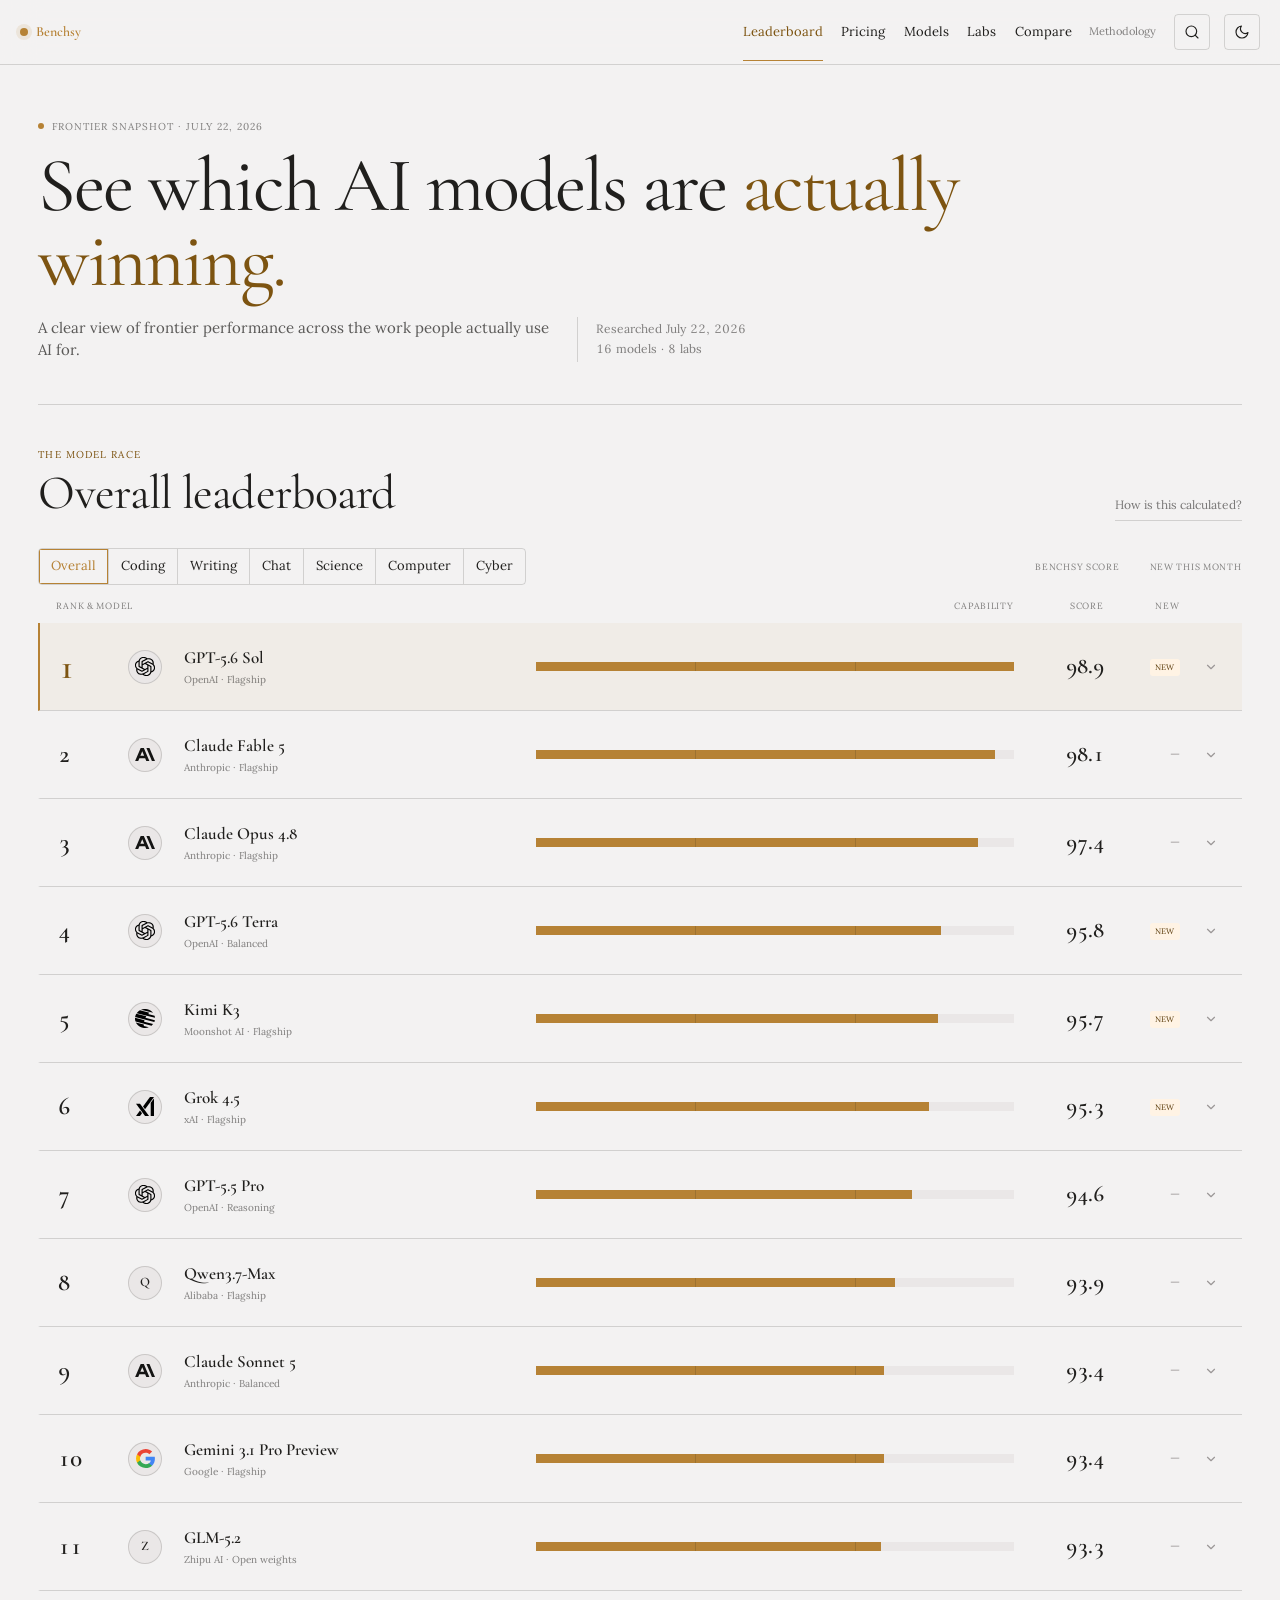
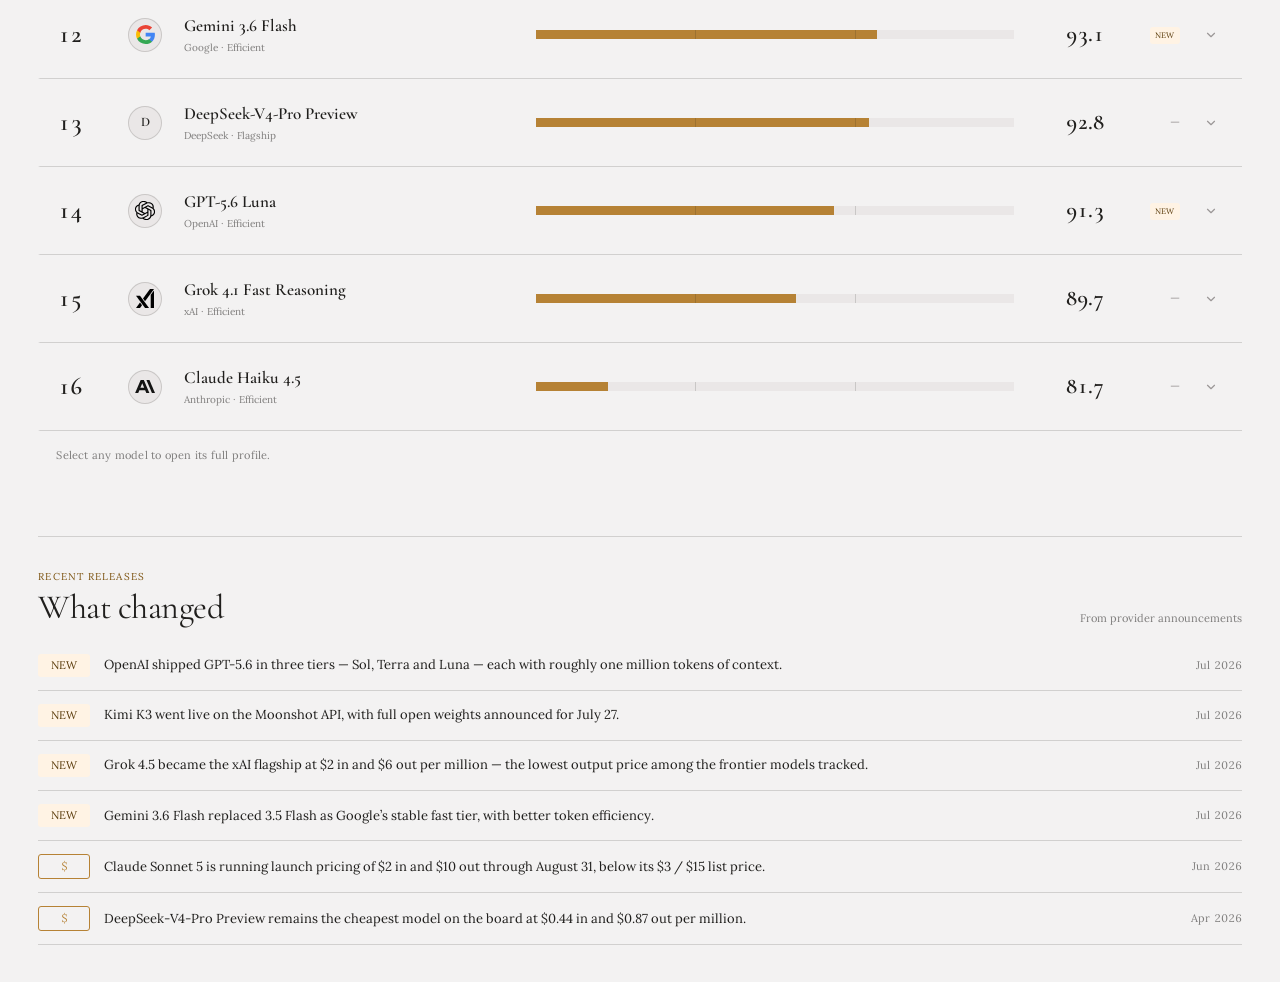
==== index.html @ d745cb3b "Initial commit" ====
<!DOCTYPE html>
<html lang="en">
<head>
<meta charset="utf-8">
<meta name="viewport" content="width=device-width, initial-scale=1">
<title>Benchsy — understand the AI model race</title>
<meta name="description" content="A leaderboard for understanding which AI models lead in coding, writing, chat, science, computer use, and cybersecurity.">
<link rel="stylesheet" href="./styles.css">
<link rel="stylesheet" href="./app.css">
<script>
  (function () {
    var saved = null;
    try { saved = localStorage.getItem('benchsy-theme'); } catch (e) {}
    var dark = saved ? saved === 'dark'
      : window.matchMedia('(prefers-color-scheme: dark)').matches;
    document.documentElement.dataset.theme = dark ? 'dark' : 'light';
  })();
</script>
</head>
<body>
<div class="page">

  <nav class="nav">
    <div class="nav-inner">
      <a class="nav-brand" href="#leaderboard" data-view-link="leaderboard">
        <span class="brand-mark"></span>
        Benchsy
      </a>
      <div class="nav-links" aria-label="Primary navigation">
        <a href="#leaderboard" data-view-link="leaderboard" aria-current="page">Leaderboard</a>
        <a href="#pricing" data-view-link="pricing">Pricing</a>
        <a href="#models" data-view-link="models">Models</a>
        <a href="#labs" data-view-link="labs">Labs</a>
        <a href="#compare" data-view-link="compare">Compare</a>
      </div>
      <button class="nav-method" id="methodology-open">Methodology</button>
      <button class="btn btn-icon btn-secondary" id="search" aria-label="Search models">
        <svg width="16" height="16" viewBox="0 0 24 24" fill="none" stroke="currentColor" stroke-width="1.75" stroke-linecap="round" stroke-linejoin="round" aria-hidden="true"><circle cx="11" cy="11" r="8"></circle><line x1="21" y1="21" x2="16.65" y2="16.65"></line></svg>
      </button>
      <button class="btn btn-icon btn-secondary" id="theme-toggle" aria-label="Toggle theme" aria-pressed="false">
        <svg width="16" height="16" viewBox="0 0 24 24" fill="none" stroke="currentColor" stroke-width="1.75" stroke-linecap="round" stroke-linejoin="round" aria-hidden="true"><path d="M21 12.79A9 9 0 1 1 11.21 3 7 7 0 0 0 21 12.79z"></path></svg>
      </button>
    </div>
  </nav>

  <main class="wrap">
    <section class="hero">
      <div class="hero-eyebrow">
        <span class="hero-dot"></span>
        <span class="text-muted" id="research-note">Researched snapshot</span>
      </div>
      <h1>See which AI models are <em>actually winning.</em></h1>
      <div class="hero-meta">
        <p class="hero-lede">A clear view of frontier performance across the work people actually use AI for.</p>
        <div class="hero-rule"></div>
        <div class="hero-stats text-muted">
          <span id="research-date"></span>
          <span id="model-count"></span>
        </div>
      </div>
    </section>

    <section class="product-view is-active" id="view-leaderboard" data-view="leaderboard">
      <div class="section-intro">
        <div>
          <div class="section-kicker">The model race</div>
          <h2 id="leaderboard-title">Overall leaderboard</h2>
        </div>
        <button class="quiet-link" id="overall-explain">How is this calculated?</button>
      </div>

      <div class="board-head">
        <div class="seg" id="categories" role="radiogroup" aria-label="Leaderboard category"></div>
        <div class="board-legend text-muted">
          <span>Benchsy score</span>
          <span>New this month</span>
        </div>
      </div>

      <div class="board-column-head text-muted">
        <span>Rank &amp; model</span><span>Capability</span><span>Score</span><span>New</span><span aria-hidden="true"></span>
      </div>
      <div class="board" id="board" role="list" aria-label="Model rankings"></div>
      <p class="board-hint text-muted">Select any model to open its full profile.</p>

      <section class="feed-section">
        <div class="section-intro compact">
          <div>
            <div class="section-kicker">Recent releases</div>
            <h2>What changed</h2>
          </div>
          <span class="text-muted update-note">From provider announcements</span>
        </div>
        <div id="feed"></div>
      </section>
    </section>

    <section class="product-view" id="view-pricing" data-view="pricing" hidden>
      <div class="section-intro">
        <div>
          <div class="section-kicker">API economics</div>
          <h2>Price changes the answer.</h2>
          <p class="section-copy text-muted">Compare output cost at a glance, then switch to cheapest or strongest value.</p>
        </div>
        <div class="seg" id="pricing-mode" role="radiogroup" aria-label="Pricing ranking">
          <label class="seg-opt"><input type="radio" name="pricing" value="expensive" checked>Most expensive</label>
          <label class="seg-opt"><input type="radio" name="pricing" value="cheapest">Cheapest</label>
          <label class="seg-opt"><input type="radio" name="pricing" value="value">Best value</label>
        </div>
      </div>
      <div class="pricing-axis text-muted"><span>Model</span><span>Output price per 1M tokens</span></div>
      <div class="pricing-chart" id="pricing-chart"></div>
      <p class="data-footnote text-muted">Standard published list prices per million tokens, excluding caching, batch discounts, and temporary launch or regional rates.</p>
    </section>

    <section class="product-view" id="view-models" data-view="models" hidden>
      <div class="section-intro">
        <div>
          <div class="section-kicker">Model index</div>
          <h2>All tracked models</h2>
          <p class="section-copy text-muted">Scan the field, then open any model in the leaderboard.</p>
        </div>
        <label class="model-filter">
          <span class="sr-only">Filter models</span>
          <svg width="15" height="15" viewBox="0 0 24 24" fill="none" stroke="currentColor" stroke-width="1.75" aria-hidden="true"><circle cx="11" cy="11" r="8"></circle><line x1="21" y1="21" x2="16.65" y2="16.65"></line></svg>
          <input id="model-filter" type="search" placeholder="Search models or labs">
        </label>
      </div>
      <div class="model-index-head text-muted">
        <span>Model</span><span>Best category</span><span>Overall</span><span>Input / output</span>
      </div>
      <div class="model-index" id="model-index"></div>
    </section>

    <section class="product-view" id="view-labs" data-view="labs" hidden>
      <div class="section-intro">
        <div>
          <div class="section-kicker">The lab race</div>
          <h2>Who has the strongest lineup?</h2>
          <p class="section-copy text-muted">Labs are ranked by their best model in each Benchsy category—not by model count.</p>
        </div>
      </div>
      <div class="labs-layout">
        <div class="lab-race" id="lab-race" role="list" aria-label="Lab rankings"></div>
        <aside class="lab-detail" id="lab-detail" aria-live="polite"></aside>
      </div>
    </section>

    <section class="product-view" id="view-compare" data-view="compare" hidden>
      <div class="section-intro">
        <div>
          <div class="section-kicker">Decision mode</div>
          <h2>Which model should you use?</h2>
          <p class="section-copy text-muted">Pick two or three. Benchsy will make the tradeoffs visible.</p>
        </div>
      </div>
      <div class="compare-picker">
        <div class="compare-slots" id="compare-slots"></div>
        <div class="compare-add">
          <label for="compare-select" class="text-muted">Add a model</label>
          <select id="compare-select" class="input"></select>
        </div>
      </div>
      <div class="compare-summary" id="compare-summary"></div>
      <div class="compare-grid" id="compare-grid"></div>
      <div class="compare-facts" id="compare-facts"></div>
    </section>
  </main>
</div>

<dialog class="method-dialog" id="methodology-dialog">
  <form method="dialog" class="method-shell">
    <div class="method-head">
      <div>
        <div class="section-kicker">Methodology</div>
        <h2>Overall is a composite, not a verdict.</h2>
      </div>
      <button class="btn btn-icon btn-secondary" value="close" aria-label="Close methodology">×</button>
    </div>
    <p class="text-muted">Benchsy weights six practical capabilities. A specialist can be the right choice even when it ranks lower Overall.</p>
    <div class="weight-list" id="weight-list"></div>
    <div class="method-callout">
      <strong>How to read the scores</strong>
      <span>Prices, context windows, release dates and status come from provider documentation. The 0–100 capability scores are Benchsy's own normalization across the tracked set — 100 is the best result in this field, not a perfect score — and each one carries its benchmark basis on hover in the fingerprint panel.</span>
    </div>
    <div class="method-sources">
      <div class="section-kicker">Primary sources</div>
      <div class="source-list" id="source-list"></div>
    </div>
  </form>
</dialog>

<div class="search-overlay" id="search-overlay" hidden>
  <button class="search-scrim" id="search-close" aria-label="Close search"></button>
  <div class="search-panel" role="dialog" aria-modal="true" aria-label="Search models">
    <label class="search-input">
      <svg width="18" height="18" viewBox="0 0 24 24" fill="none" stroke="currentColor" stroke-width="1.75" aria-hidden="true"><circle cx="11" cy="11" r="8"></circle><line x1="21" y1="21" x2="16.65" y2="16.65"></line></svg>
      <input id="global-search" type="search" placeholder="Search models or labs" autocomplete="off">
      <kbd>ESC</kbd>
    </label>
    <div id="search-results" class="search-results"></div>
  </div>
</div>

<script src="./data.js"></script>
<script src="./app.js"></script>
</body>
</html>
---- styles.css ----
/* Classical — design-system tokens and component classes. This file is the source of truth for the system's look; retune it here and see readme.md. */
@import url('https://fonts.googleapis.com/css2?family=Cormorant+Garamond:wght@400;600&family=Lora:wght@400;600&display=swap');

:root {
  --color-bg: #f3f2f2;
  --color-surface: #eae9e9;
  --color-text: #201f1d;
  --color-accent: #b68235;
  --color-accent-2: #ac803e;
  --color-divider: color-mix(in srgb, #201f1d 16%, transparent);

  /* Tonal ramps — generated in OKLCH on one shared lightness scale, so the
     same step of any role matches the others in visual value. */
  --color-neutral-100: #f8f4f4;
  --color-neutral-200: #eae7e7;
  --color-neutral-300: #d7d3d3;
  --color-neutral-400: #bab6b6;
  --color-neutral-500: #9b9797;
  --color-neutral-600: #7d7979;
  --color-neutral-700: #605d5d;
  --color-neutral-800: #444141;
  --color-neutral-900: #2d2b2b;

  --color-accent-100: #fff3e4;
  --color-accent-200: #ffe3bf;
  --color-accent-300: #facb8d;
  --color-accent-400: #e1ad66;
  --color-accent-500: #c28d41;
  --color-accent-600: #a06f24;
  --color-accent-700: #7d5411;
  --color-accent-800: #5a3b0a;
  --color-accent-900: #3a270d;

  --color-accent-2-100: #fff3e4;
  --color-accent-2-200: #ffe3be;
  --color-accent-2-300: #f5cd96;
  --color-accent-2-400: #dbaf70;
  --color-accent-2-500: #bc8f4e;
  --color-accent-2-600: #9b7232;
  --color-accent-2-700: #79561f;
  --color-accent-2-800: #573d14;
  --color-accent-2-900: #382810;

  --font-heading: "Cormorant Garamond", system-ui, sans-serif;
  --font-heading-weight: 600; /* review round 3: bold retired — semibold is the
     interface headings' ceiling (they need the weight at small sizes); display
     text goes lighter still, to the normal cut (see the deck) */
  --font-body: "Lora", system-ui, sans-serif;

  --space-1: 4.6px;
  --space-2: 9.2px;
  --space-3: 13.8px;
  --space-4: 18.4px;
  --space-6: 27.6px;
  --space-8: 36.8px;

  --radius-sm: 2px;
  --radius-md: 4px;
  --radius-lg: 7px;

  /* Elevation — derived from the ground: soft ink-tinted shadows on a
     light theme, a hairline edge + ambient darkness on a dark one. */
  --shadow-sm: 0 1px 2px color-mix(in srgb, #2d2b2b 14%, transparent);
  --shadow-md: 0 3px 10px color-mix(in srgb, #2d2b2b 16%, transparent);
  --shadow-lg: 0 12px 32px color-mix(in srgb, #2d2b2b 22%, transparent);
}

body {
  background: var(--color-bg);
  color: var(--color-text);
  font-family: var(--font-body);
}
h1, h2, h3, h4 { font-family: var(--font-heading); font-weight: var(--font-heading-weight); }

.plate{filter:sepia(0.22) saturate(0.82) contrast(1.05);box-sizing:border-box;
  border:6px solid var(--color-surface);outline:1px solid var(--color-divider)}

/* ══════════════════════════════════════════════════════════════════════════
   Components — built with the tokens above. Plain CSS
   on plain HTML: no JavaScript, no build step. Each class is documented in
   readme.md and demonstrated in foundations/ and components/.
   ══════════════════════════════════════════════════════════════════════ */

*, *::before, *::after { box-sizing: border-box; }
body { margin: 0; font-size: 15px; line-height: 1.55; font-weight: 400; }
h1, h2, h3, h4, h5, h6 {
  font-family: var(--font-heading); font-weight: var(--font-heading-weight);
  line-height: 1.12; letter-spacing: -0.015em; margin: 0 0 var(--space-2);
}
h1 { font-size: 42px; }
h2 { font-size: 32px; }
h3 { font-size: 25px; }
h4 { font-size: 20px; }
h5 { font-size: 16px; }
h6 { font-size: 13px; }
h6 { letter-spacing: 0.08em; text-transform: uppercase; }
p { margin: 0 0 var(--space-3); }
a { color: var(--color-accent); text-underline-offset: 3px; }
img { display: block; max-width: 100%; }
figure { margin: 0; }
figcaption {
  font-size: 11px; margin-top: var(--space-1);
  color: color-mix(in srgb, var(--color-text) 55%, transparent);
}
.text-muted { color: color-mix(in srgb, var(--color-text) 55%, transparent); }
:focus { outline: none; }
:focus-visible { outline: 2px solid var(--color-accent); outline-offset: 2px; }
::selection { background: color-mix(in srgb, var(--color-accent) 30%, transparent); }

/* — rules — */
.hr {
  height: 1px; border: 0; margin: var(--space-4) 0;
  background: var(--color-divider);
}

/* — buttons — */
.btn {
  display: inline-flex; align-items: center; justify-content: center; gap: 6px;
  cursor: pointer; text-decoration: none;
  font-family: var(--font-heading); font-weight: var(--font-heading-weight);
  font-size: 14px; line-height: 1.2; color: var(--color-text); /* matches the .input's 14px —
     the pair sits side by side in sign-up rows */
  background: transparent; border: 1px solid transparent;
  padding: var(--space-2) calc(var(--space-3) * 1.2);
  border-radius: var(--radius-md);
}
.btn svg { display: block; }
.btn:disabled { opacity: 0.45; cursor: not-allowed; }
.btn-primary { color: var(--color-accent); border-color: var(--color-accent); }
.btn-primary:hover { background: color-mix(in srgb, var(--color-accent) 12%, transparent); }
.btn-primary:active { background: color-mix(in srgb, var(--color-accent) 22%, transparent); }
.btn-secondary { border-color: var(--color-divider); }
.btn-secondary:hover { background: color-mix(in srgb, var(--color-text) 7%, transparent); }
.btn-secondary:active { background: color-mix(in srgb, var(--color-text) 14%, transparent); }
.btn-ghost { color: var(--color-accent); padding-inline: var(--space-1); }
.btn-ghost:hover { background: color-mix(in srgb, var(--color-accent) 10%, transparent); }
.btn-ghost:active { background: color-mix(in srgb, var(--color-accent) 18%, transparent); }
.btn-icon { width: 36px; height: 36px; padding: 0; }
.btn-block { width: 100%; margin-top: var(--space-2); }

/* — forms — */
.field > label {
  display: block; font-size: 12px; margin-bottom: 5px;
  color: color-mix(in srgb, var(--color-text) 70%, transparent);
}
.input {
  width: 100%; min-height: 36px; padding: 6px 10px; font: inherit;
  font-size: 14px; color: var(--color-text); caret-color: var(--color-accent);
  background: transparent;
  border: 1px solid var(--color-divider); border-radius: var(--radius-md);
}
.input:hover { border-color: color-mix(in srgb, var(--color-text) 45%, transparent); }
.input:focus-visible { border-color: var(--color-accent); outline-offset: 0; }
textarea.input { min-height: 90px; resize: vertical; }
.radio { display: inline-flex; align-items: center; gap: 8px; cursor: pointer; font-size: 14px; }
.radio input, .seg-opt input {
  position: absolute; opacity: 0; width: 0; height: 0; pointer-events: none;
}
.radio .dot {
  width: 16px; height: 16px; flex: none; border-radius: 50%;
  border: 1.5px solid var(--color-divider);
}
.radio:hover .dot { border-color: var(--color-accent); }
.radio input:checked + .dot {
  border-color: var(--color-accent); background: var(--color-accent);
  box-shadow: inset 0 0 0 4px var(--color-bg);
}
.radio input:focus-visible + .dot { outline: 2px solid var(--color-accent); outline-offset: 2px; }
.seg {
  display: inline-flex; overflow: hidden;
  border: 1px solid var(--color-divider); border-radius: var(--radius-md);
}
.seg-opt {
  display: inline-flex; align-items: center; gap: 6px;
  padding: 7px 12px; font-size: 13px; cursor: pointer;
}
.seg-opt + .seg-opt { border-left: 1px solid var(--color-divider); }
.seg-opt:has(input:checked) { color: var(--color-accent); box-shadow: inset 0 0 0 1px var(--color-accent); }
.seg-opt:not(:has(input:checked)):hover { background: color-mix(in srgb, var(--color-text) 7%, transparent); }
.seg-opt:has(input:focus-visible) { outline: 2px solid var(--color-accent); outline-offset: -2px; }

/* — cards — */
.card {
  display: flex; flex-direction: column; gap: var(--space-2);
  padding: var(--space-3); border-radius: var(--radius-md); background: transparent; border: 1px solid var(--color-divider);
}
.card-kicker { font-size: 10px; letter-spacing: 0.1em; text-transform: uppercase; color: var(--color-accent); }
.card-title {
  font-family: var(--font-heading); font-weight: var(--font-heading-weight);
  font-size: 17px; line-height: 1.2;
}
.card-body { margin: 0; font-size: 13px; opacity: 0.8; flex: 1; }
.card-meta {
  display: flex; align-items: center; gap: 6px; font-size: 11px;
  color: color-mix(in srgb, var(--color-text) 50%, transparent);
}
.elev-sm { box-shadow: var(--shadow-sm); }
.elev-md { box-shadow: var(--shadow-md); }
.elev-lg { box-shadow: var(--shadow-lg); }

/* — tags — */
.tag {
  display: inline-flex; align-items: center; font-size: 11px;
  letter-spacing: 0.02em; padding: 3px 10px;
  border-radius: calc(var(--radius-md) * 0.75);
}
.tag-accent { background: var(--color-accent-100); color: var(--color-accent-800); }
.tag-accent-2 { background: var(--color-accent-2-100); color: var(--color-accent-2-800); }
.tag-neutral { background: var(--color-neutral-100); color: var(--color-neutral-800); }
.tag-outline { border: 1px solid var(--color-accent); color: var(--color-accent); }

/* — navigation — */
.nav {
  display: flex; align-items: center; gap: var(--space-4);
  padding: var(--space-3) var(--space-4);
  border-bottom: 1px solid var(--color-divider);
}
.nav-brand {
  font-family: var(--font-heading); font-weight: var(--font-heading-weight);
  font-size: 18px; margin-right: auto;
}
.nav a { color: inherit; text-decoration: none; font-size: 14px; }
.nav a:hover, .nav a[aria-current='page'] { color: var(--color-accent); }

/* — tables — */
.table { width: 100%; border-collapse: collapse; font-size: 14px; }
.table th {
  text-align: left; font-size: 11px; letter-spacing: 0.08em; text-transform: uppercase;
  color: color-mix(in srgb, var(--color-text) 60%, transparent);
  padding: var(--space-2); border-bottom: 1px solid var(--color-divider);
}
.table td {
  padding: var(--space-2);
  border-bottom: 1px solid var(--color-divider);
}
.table tbody tr:hover { background: color-mix(in srgb, var(--color-text) 4%, transparent); }

/* — dialog — */
.dialog-backdrop {
  position: fixed; inset: 0; display: grid; place-items: center;
  padding: var(--space-4);
  background: color-mix(in srgb, var(--color-neutral-900) 50%, transparent);
}
.dialog {
  width: min(440px, 100%); display: flex; flex-direction: column; gap: var(--space-3);
  padding: var(--space-4); border-radius: var(--radius-lg);
  background: var(--color-surface); box-shadow: var(--shadow-lg); border: 1px solid var(--color-divider);
}
.dialog-title {
  font-family: var(--font-heading); font-weight: var(--font-heading-weight);
  font-size: 20px;
}
.dialog-body { font-size: 14px; opacity: 0.85; }
.dialog-actions { display: flex; justify-content: flex-end; gap: var(--space-2); margin-top: var(--space-2); }
---- app.css ----
/* Benchsy product styles, layered over the Classical token system. */

body { margin: 0; }
a { color: inherit; text-decoration: none; }
button, input, select { font: inherit; }
button { color: inherit; }
summary { cursor: pointer; }
.no-scroll { overflow: hidden; }
.sr-only {
  position: absolute;
  width: 1px;
  height: 1px;
  padding: 0;
  margin: -1px;
  overflow: hidden;
  clip: rect(0, 0, 0, 0);
  white-space: nowrap;
  border: 0;
}

@keyframes livePulse {
  0%, 100% { opacity: 1; transform: scale(1); }
  50% { opacity: .32; transform: scale(.72); }
}

@keyframes viewIn {
  from { opacity: 0; transform: translateY(8px); }
  to { opacity: 1; transform: translateY(0); }
}

.page {
  background: var(--color-bg);
  color: var(--color-text);
  min-height: 100vh;
}

.nav {
  position: sticky;
  top: 0;
  z-index: 20;
  background: color-mix(in srgb, var(--color-bg) 92%, transparent);
  backdrop-filter: blur(18px);
}

.nav-inner {
  max-width: 1240px;
  margin: 0 auto;
  width: 100%;
  display: flex;
  align-items: center;
  gap: var(--space-3);
}

.nav-brand {
  display: inline-flex;
  align-items: center;
  gap: 8px;
  margin-right: auto;
  color: var(--color-text);
}

.brand-mark {
  width: 8px;
  height: 8px;
  display: inline-block;
  background: var(--color-accent);
  border-radius: 50%;
  box-shadow: 0 0 0 4px color-mix(in srgb, var(--color-accent) 12%, transparent);
}

.nav-links {
  display: flex;
  align-items: center;
  gap: var(--space-4);
}

.nav-links a {
  position: relative;
  padding: 4px 0;
  font-size: 13px;
}

.nav-links a::after {
  content: '';
  position: absolute;
  left: 0;
  right: 0;
  bottom: -15px;
  height: 1px;
  background: var(--color-accent);
  transform: scaleX(0);
  transition: transform .25s ease;
}

.nav-links a:hover,
.nav-links a[aria-current='page'] { color: var(--color-accent-700); }
.nav-links a[aria-current='page']::after { transform: scaleX(1); }

.nav-method {
  border: 0;
  background: transparent;
  color: color-mix(in srgb, var(--color-text) 55%, transparent);
  font-size: 11px;
  cursor: pointer;
  padding: 7px 4px;
}
.nav-method:hover { color: var(--color-accent-700); }

.wrap {
  max-width: 1240px;
  margin: 0 auto;
  padding: 0 var(--space-4) var(--space-8);
}

/* — compact product intro — */

.hero {
  padding: 54px 0 42px;
  border-bottom: 1px solid var(--color-divider);
  margin-bottom: 42px;
}

.hero-eyebrow {
  display: flex;
  align-items: center;
  gap: 8px;
  margin-bottom: 14px;
}

.hero-dot {
  width: 6px;
  height: 6px;
  border-radius: 50%;
  background: var(--color-accent);
  display: inline-block;
  animation: livePulse 2.2s ease-in-out infinite;
}

.hero-eyebrow span:last-child {
  font-size: 10px;
  letter-spacing: .1em;
  text-transform: uppercase;
}

.hero h1 {
  font-size: clamp(46px, 6vw, 78px);
  line-height: .98;
  letter-spacing: -.027em;
  max-width: 970px;
  margin: 0 0 18px;
  font-weight: 400;
}

.hero h1 em { font-style: normal; color: var(--color-accent-700); }

.hero-meta {
  display: flex;
  align-items: stretch;
  gap: var(--space-4);
}

.hero-lede {
  max-width: 520px;
  font-size: 15px;
  line-height: 1.5;
  opacity: .72;
  margin: 0;
}

.hero-rule { width: 1px; background: var(--color-divider); }

.hero-stats {
  display: flex;
  flex-direction: column;
  justify-content: center;
  gap: 2px;
  font-size: 12px;
  font-variant-numeric: tabular-nums;
}

.page.is-secondary .hero { display: none; }
.page.is-secondary .product-view { padding-top: 54px; }

/* — view and section rhythm — */

.product-view.is-active { animation: viewIn .42s cubic-bezier(.22, 1, .36, 1); }
.product-view[hidden] { display: none; }

.section-intro {
  display: flex;
  align-items: flex-end;
  justify-content: space-between;
  gap: var(--space-6);
  margin-bottom: var(--space-6);
}

.section-intro.compact { margin-bottom: var(--space-3); }
.section-intro h2 { font-size: clamp(32px, 4vw, 48px); margin: 0; font-weight: 400; }
.section-intro.compact h2 { font-size: 34px; }
.section-copy { max-width: 540px; margin: 7px 0 0; font-size: 13px; }
.section-kicker,
.card-kicker {
  color: var(--color-accent-700);
  font-size: 10px;
  letter-spacing: .11em;
  text-transform: uppercase;
  margin-bottom: 5px;
}

.quiet-link {
  border: 0;
  border-bottom: 1px solid var(--color-divider);
  padding: 5px 0;
  background: transparent;
  cursor: pointer;
  color: color-mix(in srgb, var(--color-text) 58%, transparent);
  font-size: 12px;
}
.quiet-link:hover { color: var(--color-accent-700); border-color: var(--color-accent); }

/* — leaderboard controls — */

.board-head {
  display: flex;
  align-items: center;
  justify-content: space-between;
  gap: var(--space-4);
  margin-bottom: 14px;
}

.board-head .seg {
  max-width: 100%;
  overflow-x: auto;
  scrollbar-width: none;
}
.board-head .seg::-webkit-scrollbar { display: none; }
.board-head .seg-opt { white-space: nowrap; }

.board-legend {
  display: grid;
  grid-template-columns: 110px 108px;
  gap: 14px;
  font-size: 9px;
  letter-spacing: .08em;
  text-transform: uppercase;
  text-align: right;
}

/* Shared column geometry so the header labels line up with every row's
   summary line. One place to retune the grid. */
:root {
  --board-cols: 52px 38px minmax(190px, 1.4fr) minmax(150px, 2fr) 72px 58px 26px;
  --board-gap: 18px;
}

.board-column-head {
  display: grid;
  grid-template-columns: var(--board-cols);
  gap: var(--board-gap);
  padding: 0 18px 10px;
  font-size: 9px;
  letter-spacing: .08em;
  text-transform: uppercase;
}
.board-column-head span:nth-child(1) { grid-column: 1 / 4; }
.board-column-head span:nth-child(2) { grid-column: 4; }
.board-column-head span:nth-child(n+2) { text-align: right; }

.board {
  position: relative;
  min-width: 0;
  transition: height .55s cubic-bezier(.22, 1, .36, 1);
}

.board-hint {
  margin: 16px 0 0;
  padding-left: 18px;
  font-size: 11px;
  letter-spacing: .02em;
}

/* The row is a positioned container; only its transform and height are
   animated, so both re-sorting and expanding read as motion of the same
   object rather than a repaint. */
.row {
  position: absolute;
  inset: 0 0 auto;
  overflow: hidden;
  border-bottom: 1px solid var(--color-divider);
  border-left: 2px solid transparent;
  transition:
    transform .62s cubic-bezier(.22, 1, .36, 1) var(--row-delay, 0ms),
    height .55s cubic-bezier(.22, 1, .36, 1),
    border-left-color .3s ease;
}

.row-main {
  display: grid;
  grid-template-columns: var(--board-cols);
  align-items: center;
  gap: var(--board-gap);
  width: 100%;
  height: var(--row-line, 88px);
  padding: 0 18px;
  border: 0;
  background: transparent;
  color: inherit;
  text-align: left;
  cursor: pointer;
  position: relative;
  transition: background-color .25s ease;
}
.row-main::after {
  content: '';
  position: absolute;
  inset: 0;
  width: 0;
  background: color-mix(in srgb, var(--color-accent) 5%, transparent);
  transition: width .35s cubic-bezier(.22, 1, .36, 1);
  z-index: -1;
}
.row-main:hover::after { width: 100%; }
.row-main:focus-visible { outline: 1px solid var(--color-accent); outline-offset: -2px; }

.row.is-leader { border-left-color: var(--color-accent); }
.row.is-leader .row-main { background: color-mix(in srgb, var(--color-accent) 6%, transparent); }
.row.is-open { border-left-color: var(--color-accent); }
.row.is-open .row-main { background: color-mix(in srgb, var(--color-accent) 4%, transparent); }
.row.is-open .row-main::after { width: 0; }

.row-rank {
  font-family: var(--font-heading);
  font-weight: 600;
  font-size: 25px;
  font-variant-numeric: tabular-nums;
  transition: font-size .4s cubic-bezier(.22, 1, .36, 1);
}
.row.is-leader .row-rank { color: var(--color-accent-700); font-size: 36px; }

.row-caret {
  display: grid;
  place-items: center;
  color: var(--color-neutral-500);
  transition: transform .4s cubic-bezier(.22, 1, .36, 1), color .2s ease;
}
.row-main:hover .row-caret { color: var(--color-accent-700); }
.row.is-open .row-caret { transform: rotate(180deg); color: var(--color-accent-700); }

.row-avatar {
  width: 34px;
  height: 34px;
  border-radius: 50%;
  background: var(--color-neutral-200);
  border: 1px solid var(--color-divider);
  display: flex;
  align-items: center;
  justify-content: center;
  font-family: var(--font-heading);
  font-weight: 600;
  font-size: 13px;
}

/* — lab logos in avatar/monogram circles — */
.lab-logo {
  width: 62%;
  height: 62%;
  object-fit: contain;
  display: block;
}
/* The lab-detail mark is larger, so its logo can breathe a little more. */
.lab-detail-mark .lab-logo { width: 58%; height: 58%; }

/* Show the theme-matched variant; labs with only one file use the base .lab-logo. */
.lab-logo-dk { display: none; }
:root[data-theme="dark"] .lab-logo-lt { display: none; }
:root[data-theme="dark"] .lab-logo-dk { display: block; }

/* xAI and Moonshot ship only a black mark; float it on a light plate in dark
   mode so it stays visible without recoloring the artwork. */
:root[data-theme="dark"] .has-plate { background: #f4f2ef; }

.row-id { display: flex; flex-direction: column; gap: 1px; min-width: 0; }
.row-name {
  display: block;
  font-family: var(--font-heading);
  font-weight: 600;
  font-size: 17px;
  white-space: nowrap;
  overflow: hidden;
  text-overflow: ellipsis;
}
.row-lab {
  display: block;
  font-size: 10px;
  white-space: nowrap;
  overflow: hidden;
  text-overflow: ellipsis;
}

.row-track {
  display: block;
  height: 9px;
  background: var(--color-neutral-200);
  overflow: hidden;
  position: relative;
}
.row-track::before,
.row-track::after {
  content: '';
  position: absolute;
  top: -2px;
  bottom: -2px;
  width: 1px;
  background: var(--color-divider);
  z-index: 1;
}
.row-track::before { left: 33.33%; }
.row-track::after { left: 66.66%; }

.row-bar {
  display: block;
  height: 100%;
  background: var(--color-accent);
  transition: width .68s cubic-bezier(.22, 1, .36, 1);
}

.row-score {
  text-align: right;
  font-family: var(--font-heading);
  font-weight: 600;
  font-size: 23px;
  font-variant-numeric: tabular-nums;
}

.row-change {
  text-align: right;
  font-size: 12px;
  font-variant-numeric: tabular-nums;
}
.row-change.is-up { color: var(--color-accent-700); }
.row-change.is-down { color: var(--color-neutral-600); }
.row-change.is-neutral { color: var(--color-neutral-500); }
.row-change .tag { padding: 2px 5px; font-size: 8px; }

/* — in-row detail panel — */

.row-detail {
  border-top: 1px solid var(--color-divider);
  background: color-mix(in srgb, var(--color-accent) 3%, transparent);
}

/* The inner wrapper fades and lifts in once the row height has opened, so the
   content arrives a beat after the row makes room for it. */
.rd-inner {
  padding: 26px 20px 30px 24px;
  opacity: 0;
  transform: translateY(10px);
  transition: opacity .4s ease .12s, transform .45s cubic-bezier(.22, 1, .36, 1) .12s;
}
.row.is-open .rd-inner { opacity: 1; transform: none; }

.rd-note {
  max-width: 68ch;
  margin: 0 0 22px;
  font-size: 14px;
  line-height: 1.55;
  color: color-mix(in srgb, var(--color-text) 78%, transparent);
}

.rd-grid {
  display: grid;
  grid-template-columns: 1.15fr 0.85fr 1.15fr;
  gap: 40px;
  align-items: start;
}

.rd-h {
  font-family: var(--font-body);
  font-weight: 600;
  font-size: 10px;
  letter-spacing: .11em;
  text-transform: uppercase;
  color: var(--color-accent-700);
  margin: 0 0 16px;
}

/* Capability profile */
.rd-fps { display: flex; flex-direction: column; gap: 12px; }
.rd-fp {
  display: grid;
  grid-template-columns: 78px 30px 1fr 30px;
  align-items: center;
  gap: 10px;
  font-size: 12px;
  cursor: help;
}
.rd-fp-label { color: color-mix(in srgb, var(--color-text) 72%, transparent); }
.rd-fp-rank {
  font-size: 10px;
  font-variant-numeric: tabular-nums;
  color: var(--color-neutral-500);
  text-align: right;
}
.rd-fp-rank.is-top { color: var(--color-accent-700); }
.rd-fp-track {
  height: 6px;
  background: var(--color-neutral-200);
  overflow: hidden;
}
.rd-fp-bar {
  display: block;
  height: 100%;
  width: 0;
  background: var(--color-accent-400);
  transition: width .6s cubic-bezier(.22, 1, .36, 1);
}
.rd-fp.is-active .rd-fp-bar { background: var(--color-accent); }
.rd-fp.is-active .rd-fp-label { color: var(--color-text); font-weight: 600; }
.rd-fp-val {
  text-align: right;
  font-variant-numeric: tabular-nums;
  font-family: var(--font-heading);
  font-weight: 600;
  font-size: 15px;
}
.rd-hint { margin: 16px 0 0; font-size: 10px; letter-spacing: .02em; }

/* Specs & pricing */
.rd-specs {
  margin: 0;
  display: grid;
  grid-template-columns: 1fr 1fr;
  gap: 1px;
  background: var(--color-divider);
  border: 1px solid var(--color-divider);
}
.rd-specs > div { background: var(--color-bg); padding: 12px 14px; min-width: 0; }
.rd-specs dt {
  font-size: 8px;
  text-transform: uppercase;
  letter-spacing: .07em;
  color: var(--color-neutral-600);
  margin-bottom: 4px;
}
.rd-specs dd {
  margin: 0;
  font-size: 14px;
  font-family: var(--font-heading);
  font-weight: 600;
  font-variant-numeric: tabular-nums;
}

/* When to choose it */
.rd-guide { display: flex; flex-direction: column; }
.rd-guideitem { margin-bottom: 15px; }
.rd-lab {
  display: block;
  font-size: 9px;
  letter-spacing: .07em;
  text-transform: uppercase;
  color: var(--color-neutral-600);
  margin-bottom: 3px;
}
.rd-guideitem p { margin: 0; font-size: 13px; line-height: 1.5; }
.rd-compare { align-self: flex-start; margin-top: 4px; }

/* — activity — */

.feed-section {
  margin-top: 72px;
  padding-top: 32px;
  border-top: 1px solid var(--color-divider);
}
.update-note { font-size: 11px; }

.feed-item {
  display: grid;
  grid-template-columns: 52px 1fr auto;
  gap: var(--space-3);
  align-items: center;
  padding: 13px 0;
  border-bottom: 1px solid var(--color-divider);
}
.feed-glyph { justify-content: center; font-variant-numeric: tabular-nums; }
.feed-text { margin: 0; font-size: 13px; }
.feed-time { font-size: 11px; font-variant-numeric: tabular-nums; white-space: nowrap; }

/* — pricing — */

#view-pricing,
#view-models,
#view-labs,
#view-compare { min-height: 620px; }

.pricing-axis,
.price-row {
  display: grid;
  grid-template-columns: 34px 220px 1fr 160px;
  gap: 14px;
  align-items: center;
}

.pricing-axis {
  padding: 0 10px 8px;
  border-bottom: 1px solid var(--color-divider);
  font-size: 9px;
  letter-spacing: .08em;
  text-transform: uppercase;
}
.pricing-axis span:first-child { grid-column: 2; }
.pricing-axis span:last-child { grid-column: 3 / 5; text-align: right; }

.price-row {
  width: 100%;
  border: 0;
  border-bottom: 1px solid var(--color-divider);
  padding: 15px 10px;
  background: transparent;
  text-align: left;
  cursor: pointer;
  transition: background-color .2s ease;
}
.price-row:hover { background: color-mix(in srgb, var(--color-text) 4%, transparent); }
.price-rank {
  font-family: var(--font-heading);
  font-size: 18px;
  color: var(--color-neutral-600);
}
.price-model { display: flex; flex-direction: column; min-width: 0; }
.price-model strong { font-family: var(--font-heading); font-size: 18px; overflow: hidden; text-overflow: ellipsis; white-space: nowrap; }
.price-model small { color: var(--color-neutral-600); font-size: 10px; }
.price-track {
  height: 14px;
  background: var(--color-neutral-200);
  position: relative;
  overflow: hidden;
}
.price-track i {
  display: block;
  height: 100%;
  background: var(--color-accent);
  transition: width .55s cubic-bezier(.22, 1, .36, 1);
}
.price-value {
  font-family: var(--font-heading);
  font-size: 17px;
  text-align: right;
  font-variant-numeric: tabular-nums;
}
.data-footnote { font-size: 10px; margin-top: 12px; }

/* — model index — */

.model-filter,
.search-input {
  display: flex;
  align-items: center;
  gap: 9px;
  border-bottom: 1px solid var(--color-divider);
  padding: 8px 2px;
  min-width: 260px;
}
.model-filter input,
.search-input input {
  min-width: 0;
  flex: 1;
  border: 0;
  outline: 0;
  color: var(--color-text);
  background: transparent;
  font-size: 13px;
}

.model-index-head,
.model-index-row {
  display: grid;
  grid-template-columns: minmax(280px, 1.5fr) minmax(150px, .8fr) 90px 160px;
  gap: 20px;
  align-items: center;
}
.model-index-head {
  font-size: 9px;
  letter-spacing: .08em;
  text-transform: uppercase;
  padding: 0 10px 8px;
}
.model-index-row {
  width: 100%;
  padding: 14px 10px;
  border: 0;
  border-top: 1px solid var(--color-divider);
  background: transparent;
  text-align: left;
  cursor: pointer;
}
.model-index-row:hover { background: color-mix(in srgb, var(--color-text) 4%, transparent); }
.index-model { display: flex; align-items: center; gap: 12px; min-width: 0; }
.index-model > i {
  display: grid;
  place-items: center;
  flex: none;
  width: 34px;
  height: 34px;
  border: 1px solid var(--color-divider);
  border-radius: 50%;
  background: var(--color-neutral-200);
  font-family: var(--font-heading);
  font-style: normal;
}
.index-model > span { display: flex; flex-direction: column; min-width: 0; }
.index-model strong { font-family: var(--font-heading); font-size: 17px; overflow: hidden; text-overflow: ellipsis; white-space: nowrap; }
.index-model small,
.index-best small { color: var(--color-neutral-600); font-size: 10px; }
.index-best { display: flex; gap: 7px; align-items: center; font-size: 12px; }
.index-best small { color: var(--color-accent-700); }
.index-score { font-family: var(--font-heading); font-size: 21px; text-align: right; }
.index-price { font-size: 12px; text-align: right; font-variant-numeric: tabular-nums; }
.index-price small { color: var(--color-neutral-500); }
.empty-state { padding: 50px 10px; border-top: 1px solid var(--color-divider); color: var(--color-neutral-600); }

/* — lab race — */

.labs-layout {
  display: grid;
  grid-template-columns: minmax(0, 1.1fr) minmax(360px, .9fr);
  gap: 42px;
  align-items: start;
}

.lab-row {
  display: grid;
  grid-template-columns: 30px 42px minmax(140px, 1fr) minmax(160px, 1.1fr) 62px;
  gap: 12px;
  align-items: center;
  width: 100%;
  padding: 14px 9px;
  border: 0;
  border-bottom: 1px solid var(--color-divider);
  border-left: 2px solid transparent;
  background: transparent;
  text-align: left;
  cursor: pointer;
  transition: background-color .2s ease, border-color .2s ease;
}
.lab-row:hover,
.lab-row.is-selected { background: color-mix(in srgb, var(--color-accent) 6%, transparent); }
.lab-row.is-selected { border-left-color: var(--color-accent); }
.lab-rank { font-family: var(--font-heading); font-size: 20px; }
.lab-monogram,
.lab-detail-mark {
  display: grid;
  place-items: center;
  width: 40px;
  height: 40px;
  border-radius: 50%;
  border: 1px solid var(--color-divider);
  background: var(--color-neutral-200);
  font-family: var(--font-heading);
  font-size: 12px;
}
.lab-name { display: flex; flex-direction: column; min-width: 0; }
.lab-name strong { font-family: var(--font-heading); font-size: 17px; overflow: hidden; white-space: nowrap; text-overflow: ellipsis; }
.lab-name small { color: var(--color-neutral-600); font-size: 9px; }
.lab-placements { display: flex; gap: 5px; flex-wrap: wrap; }
.lab-placements i {
  font-style: normal;
  font-size: 8px;
  letter-spacing: .03em;
  text-transform: uppercase;
  padding: 3px 5px;
  border: 1px solid var(--color-divider);
}
.lab-score { display: flex; flex-direction: column; text-align: right; }
.lab-score strong { font-family: var(--font-heading); font-size: 20px; }
.lab-score small { color: var(--color-neutral-600); font-size: 8px; text-transform: uppercase; }

.lab-detail {
  position: sticky;
  top: 80px;
  border-top: 2px solid var(--color-accent);
  padding-top: 18px;
}
.lab-detail-head { display: flex; align-items: center; gap: 14px; }
.lab-detail-mark { width: 52px; height: 52px; font-size: 15px; }
.lab-detail h3 { font-size: 28px; margin: 0; }
.lab-detail-head p { font-size: 10px; margin: 2px 0 0; }
.lab-statline {
  display: grid;
  grid-template-columns: 1fr 1fr;
  border-block: 1px solid var(--color-divider);
  margin: 18px 0;
}
.lab-statline span { display: flex; flex-direction: column; padding: 10px 5px; }
.lab-statline span:nth-child(odd) { border-right: 1px solid var(--color-divider); }
.lab-statline span:nth-child(-n+2) { border-bottom: 1px solid var(--color-divider); }
.lab-statline small { color: var(--color-neutral-600); font-size: 8px; text-transform: uppercase; }
.lab-statline strong { font-family: var(--font-heading); font-size: 15px; }
.lab-profile { display: grid; gap: 8px; }
.lab-profile-row {
  display: grid;
  grid-template-columns: 78px 1fr 35px;
  gap: 9px;
  align-items: center;
  font-size: 10px;
}
.lab-profile-row i { height: 4px; background: var(--color-neutral-200); overflow: hidden; }
.lab-profile-row b { display: block; height: 100%; background: var(--color-accent); }
.lab-profile-row strong { text-align: right; font-size: 10px; }
.lab-lineup { margin-top: 20px; }
.lab-lineup > button {
  display: grid;
  grid-template-columns: 1fr auto 42px;
  gap: 10px;
  width: 100%;
  padding: 9px 0;
  border: 0;
  border-bottom: 1px solid var(--color-divider);
  background: transparent;
  text-align: left;
  cursor: pointer;
  font-size: 11px;
}
.lab-lineup > button:hover { color: var(--color-accent-700); }
.lab-lineup small { color: var(--color-neutral-600); font-size: 9px; }
.lab-lineup strong { text-align: right; font-family: var(--font-heading); font-size: 14px; }

/* — compare — */

.compare-picker {
  display: flex;
  justify-content: space-between;
  align-items: flex-end;
  gap: 24px;
  padding: 16px 0;
  border-block: 1px solid var(--color-divider);
}
.compare-slots { display: flex; gap: 12px; flex-wrap: wrap; }
.compare-chip {
  display: grid;
  grid-template-columns: 30px minmax(100px, auto) 20px;
  gap: 8px;
  align-items: center;
}
.compare-chip > i {
  display: grid;
  place-items: center;
  width: 30px;
  height: 30px;
  border-radius: 50%;
  border: 1px solid var(--color-divider);
  font-family: var(--font-heading);
  font-style: normal;
}
.compare-chip > span { display: flex; flex-direction: column; }
.compare-chip strong { font-family: var(--font-heading); font-size: 14px; }
.compare-chip small { color: var(--color-neutral-600); font-size: 8px; }
.compare-chip button {
  border: 0;
  background: transparent;
  cursor: pointer;
  color: var(--color-neutral-600);
}
.compare-chip button:hover { color: var(--color-accent-700); }
.compare-add { width: 230px; }
.compare-add label { display: block; font-size: 9px; margin-bottom: 3px; text-transform: uppercase; letter-spacing: .06em; }

.compare-summary {
  display: grid;
  grid-template-columns: repeat(3, 1fr);
  border-bottom: 1px solid var(--color-divider);
}
.compare-summary > div {
  padding: 20px 18px 20px 0;
  border-right: 1px solid var(--color-divider);
}
.compare-summary > div + div { padding-left: 18px; }
.compare-summary > div:last-child { border-right: 0; }
.compare-summary strong { display: block; font-family: var(--font-heading); font-size: 22px; }
.compare-summary p { margin: 3px 0 0; color: var(--color-neutral-600); font-size: 10px; }

.compare-grid,
.compare-facts { margin-top: 30px; overflow-x: auto; }
.compare-grid-head,
.compare-capability,
.compare-fact {
  display: grid;
  grid-template-columns: minmax(130px, .7fr) repeat(3, minmax(160px, 1fr));
  gap: 20px;
  min-width: 720px;
}
.compare-grid-head {
  padding: 0 8px 8px;
  color: var(--color-neutral-600);
  font-size: 9px;
  letter-spacing: .06em;
  text-transform: uppercase;
}
.compare-capability,
.compare-fact {
  align-items: center;
  padding: 12px 8px;
  border-top: 1px solid var(--color-divider);
  font-size: 11px;
}
.compare-capability > div {
  display: grid;
  grid-template-columns: 1fr 36px;
  align-items: center;
  gap: 8px;
}
.compare-capability i { height: 6px; background: var(--color-neutral-200); overflow: hidden; }
.compare-capability b { display: block; height: 100%; background: var(--color-neutral-500); }
.compare-capability .is-winner b { background: var(--color-accent); }
.compare-capability strong { text-align: right; font-size: 11px; }
.compare-capability .is-winner strong,
.compare-fact .is-winner { color: var(--color-accent-700); }
.compare-fact strong { font-family: var(--font-heading); font-size: 16px; }

/* — methodology dialog — */

.method-dialog {
  width: min(650px, calc(100% - 32px));
  max-height: calc(100vh - 40px);
  padding: 0;
  color: var(--color-text);
  background: var(--color-bg);
  border: 1px solid var(--color-divider);
  box-shadow: var(--shadow-lg);
}
.method-dialog::backdrop {
  background: color-mix(in srgb, #000 68%, transparent);
  backdrop-filter: blur(6px);
}
.method-shell { padding: 26px; }
.method-head { display: flex; justify-content: space-between; gap: 20px; }
.method-head h2 { font-size: 35px; max-width: 460px; font-weight: 400; }
.method-shell > p { font-size: 12px; max-width: 550px; }
.weight-list { margin-top: 22px; }
.weight-row {
  display: grid;
  grid-template-columns: minmax(190px, 1.4fr) 1fr 40px;
  gap: 14px;
  align-items: center;
  padding: 9px 0;
  border-top: 1px solid var(--color-divider);
}
.weight-row > span { display: flex; flex-direction: column; }
.weight-row > span strong { font-family: var(--font-heading); }
.weight-row small { color: var(--color-neutral-600); font-size: 8px; }
.weight-row i { height: 5px; background: var(--color-neutral-200); overflow: hidden; }
.weight-row b { display: block; height: 100%; background: var(--color-accent); }
.weight-row > strong { font-family: var(--font-heading); text-align: right; }
.method-callout {
  display: grid;
  grid-template-columns: 96px 1fr;
  gap: 14px;
  border-top: 2px solid var(--color-accent);
  margin-top: 22px;
  padding-top: 12px;
  font-size: 10px;
  line-height: 1.6;
}

.method-sources { margin-top: 20px; }
.source-list {
  display: grid;
  gap: 10px;
}
.source-group {
  display: grid;
  grid-template-columns: 96px 1fr;
  gap: 14px;
  align-items: baseline;
  font-size: 10px;
}
.source-group > span {
  display: flex;
  flex-wrap: wrap;
  gap: 4px 12px;
}
.source-group a {
  color: var(--color-accent-700);
  border-bottom: 1px solid transparent;
}
.source-group a:hover { border-bottom-color: var(--color-accent); }

/* — command search — */

.search-overlay {
  position: fixed;
  inset: 0;
  z-index: 100;
  display: grid;
  place-items: start center;
  padding-top: min(16vh, 140px);
}
.search-overlay[hidden] { display: none; }
.search-scrim {
  position: absolute;
  inset: 0;
  border: 0;
  background: color-mix(in srgb, #000 68%, transparent);
  backdrop-filter: blur(7px);
}
.search-panel {
  position: relative;
  width: min(580px, calc(100% - 28px));
  max-height: min(620px, 72vh);
  overflow: auto;
  background: var(--color-bg);
  border: 1px solid var(--color-divider);
  box-shadow: var(--shadow-lg);
}
.search-input { margin: 0 16px; padding: 15px 0; min-width: 0; }
.search-input input { font-size: 16px; }
.search-input kbd {
  border: 1px solid var(--color-divider);
  padding: 2px 5px;
  color: var(--color-neutral-600);
  font-size: 8px;
}
.search-result {
  display: grid;
  grid-template-columns: 34px 1fr 54px;
  gap: 12px;
  align-items: center;
  width: 100%;
  padding: 12px 16px;
  border: 0;
  border-top: 1px solid var(--color-divider);
  background: transparent;
  text-align: left;
  cursor: pointer;
}
.search-result:hover,
.search-result:focus-visible { background: color-mix(in srgb, var(--color-accent) 7%, transparent); }
.search-avatar {
  display: grid;
  place-items: center;
  width: 32px;
  height: 32px;
  border-radius: 50%;
  border: 1px solid var(--color-divider);
  font-family: var(--font-heading);
}
.search-result > span:nth-child(2) { display: flex; flex-direction: column; }
.search-result strong { font-family: var(--font-heading); font-size: 16px; }
.search-result small { color: var(--color-neutral-600); font-size: 9px; }
.search-score { display: flex; flex-direction: column; text-align: right; font-family: var(--font-heading); font-size: 17px; }

/* — dark palette — */

:root[data-theme="dark"] {
  --color-bg: #171615;
  --color-surface: #201f1d;
  --color-text: #f2efec;
  --color-divider: color-mix(in srgb, #f2efec 18%, transparent);

  --color-neutral-100: #2d2b2b;
  --color-neutral-200: #363433;
  --color-neutral-300: #444141;
  --color-neutral-400: #605d5d;
  --color-neutral-500: #7d7979;
  --color-neutral-600: #9b9797;
  --color-neutral-700: #bab6b6;
  --color-neutral-800: #d7d3d3;
  --color-neutral-900: #eae7e7;

  --color-accent: #d2a054;
  --color-accent-2: #c99a5c;
  --color-accent-100: #3a270d;
  --color-accent-200: #5a3b0a;
  --color-accent-300: #7d5411;
  --color-accent-400: #a06f24;
  --color-accent-500: #c28d41;
  --color-accent-600: #e1ad66;
  --color-accent-700: #facb8d;
  --color-accent-800: #ffe3bf;
  --color-accent-900: #fff3e4;

  --color-accent-2-100: #382810;
  --color-accent-2-200: #573d14;
  --color-accent-2-300: #79561f;
  --color-accent-2-400: #9b7232;
  --color-accent-2-500: #bc8f4e;
  --color-accent-2-600: #dbaf70;
  --color-accent-2-700: #f5cd96;
  --color-accent-2-800: #ffe3be;
  --color-accent-2-900: #fff3e4;

  --shadow-sm: 0 1px 2px color-mix(in srgb, #000 45%, transparent);
  --shadow-md: 0 3px 10px color-mix(in srgb, #000 50%, transparent);
  --shadow-lg: 0 12px 32px color-mix(in srgb, #000 60%, transparent);
}

/* — responsive — */

@media (max-width: 1040px) {
  .nav-links { gap: 13px; }
  .nav-method { display: none; }
  .row-avatar { width: 30px; height: 30px; }
  .rd-grid { grid-template-columns: 1fr 1fr; gap: 28px 34px; }
  .rd-guide {
    grid-column: 1 / -1;
    display: grid;
    grid-template-columns: 1fr 1fr 1fr;
    gap: 16px 26px;
    align-items: start;
  }
  .rd-guide .rd-h { grid-column: 1 / -1; margin-bottom: 4px; }
  .rd-compare { grid-column: 1 / -1; }
  .labs-layout { grid-template-columns: 1fr 340px; gap: 26px; }
  .lab-placements i:nth-child(n+3) { display: none; }
}

@media (max-width: 820px) {
  .nav-inner { flex-wrap: wrap; }
  .nav-brand { order: 1; }
  .nav #search { order: 2; }
  .nav #theme-toggle { order: 3; }
  .nav-links {
    order: 4;
    width: 100%;
    overflow-x: auto;
    scrollbar-width: none;
    padding-top: 3px;
  }
  .nav-links a::after { bottom: -10px; }
  .hero { padding-top: 38px; margin-bottom: 34px; }
  .rd-grid { grid-template-columns: 1fr; gap: 26px; }
  .rd-guide { grid-template-columns: 1fr 1fr; }
  .labs-layout { grid-template-columns: 1fr; }
  .lab-detail { position: static; }
  .compare-picker { align-items: stretch; flex-direction: column; }
  .compare-add { width: 100%; }
}

@media (max-width: 640px) {
  .wrap { padding-inline: 14px; }
  .nav { padding-inline: 14px; }
  .nav-links { gap: 18px; }
  .nav-links a { font-size: 12px; }
  .hero { padding: 32px 0 28px; }
  .hero h1 { font-size: clamp(39px, 12vw, 54px); }
  .hero-meta { flex-direction: column; gap: 10px; }
  .hero-rule { width: 100%; height: 1px; }
  .hero-stats { flex-direction: row; justify-content: space-between; gap: 12px; font-size: 10px; }
  .section-intro { align-items: flex-start; flex-direction: column; margin-bottom: 18px; gap: 12px; }
  .section-intro h2 { font-size: 34px; }
  .quiet-link { align-self: flex-start; }
  .board-head { display: block; }
  .board-head .seg { width: 100%; }
  .board-legend,
  .board-column-head { display: none; }
  .seg-opt { padding-inline: 10px; font-size: 11px; }

  .row-main {
    grid-template-columns: 30px minmax(0, 1fr) 60px 34px 20px;
    gap: 10px;
    padding-inline: 10px;
  }
  .row-avatar,
  .row-track,
  .row-change { display: none; }
  .row-rank { font-size: 20px; }
  .row.is-leader .row-rank { font-size: 28px; }
  .row-name { font-size: 15px; }
  .row-lab { font-size: 9px; }
  .row-score { font-size: 20px; }
  .rd-inner { padding: 22px 14px 26px; }
  .rd-specs { grid-template-columns: 1fr 1fr; }
  .rd-guide { grid-template-columns: 1fr; }
  .feed-section { margin-top: 50px; }
  .feed-item { grid-template-columns: 42px 1fr auto; gap: 8px; }
  .feed-text { font-size: 11px; }
  .feed-time { font-size: 9px; }

  #pricing-mode { width: 100%; overflow-x: auto; }
  .pricing-axis { display: none; }
  .price-row {
    grid-template-columns: 24px minmax(120px, 1fr) 86px;
    gap: 8px;
    padding-inline: 5px;
  }
  .price-track { display: none; }
  .price-model strong { font-size: 16px; }
  .price-value { font-size: 14px; }

  .model-filter { width: 100%; min-width: 0; }
  .model-index-head { display: none; }
  .model-index-row {
    grid-template-columns: minmax(0, 1fr) 54px;
    gap: 10px;
    padding-inline: 4px;
  }
  .index-best,
  .index-price { display: none; }
  .index-score { font-size: 19px; }

  .lab-row {
    grid-template-columns: 24px 36px minmax(0, 1fr) 50px;
    padding-inline: 4px;
  }
  .lab-monogram { width: 34px; height: 34px; }
  .lab-placements { display: none; }
  .lab-name strong { font-size: 15px; }

  .compare-summary { grid-template-columns: 1fr; }
  .compare-summary > div,
  .compare-summary > div + div {
    padding: 15px 0;
    border-right: 0;
    border-bottom: 1px solid var(--color-divider);
  }
  .compare-summary > div:last-child { border-bottom: 0; }
  .compare-summary strong { font-size: 20px; }
  .compare-grid-head,
  .compare-capability,
  .compare-fact {
    grid-template-columns: 110px repeat(3, 140px);
    min-width: 570px;
    gap: 12px;
  }
  .compare-chip {
    grid-template-columns: 26px 1fr 18px;
    width: calc(50% - 6px);
  }
  .compare-chip > i { width: 26px; height: 26px; }
  .compare-chip strong { font-size: 12px; }
  .method-shell { padding: 20px; }
  .method-head h2 { font-size: 29px; }
  .weight-row { grid-template-columns: minmax(150px, 1fr) 55px 32px; gap: 8px; }
  .weight-row small { display: none; }
}

@media (prefers-reduced-motion: reduce) {
  *, *::before, *::after {
    animation-duration: .01ms !important;
    animation-iteration-count: 1 !important;
    scroll-behavior: auto !important;
    transition-duration: .01ms !important;
  }
}
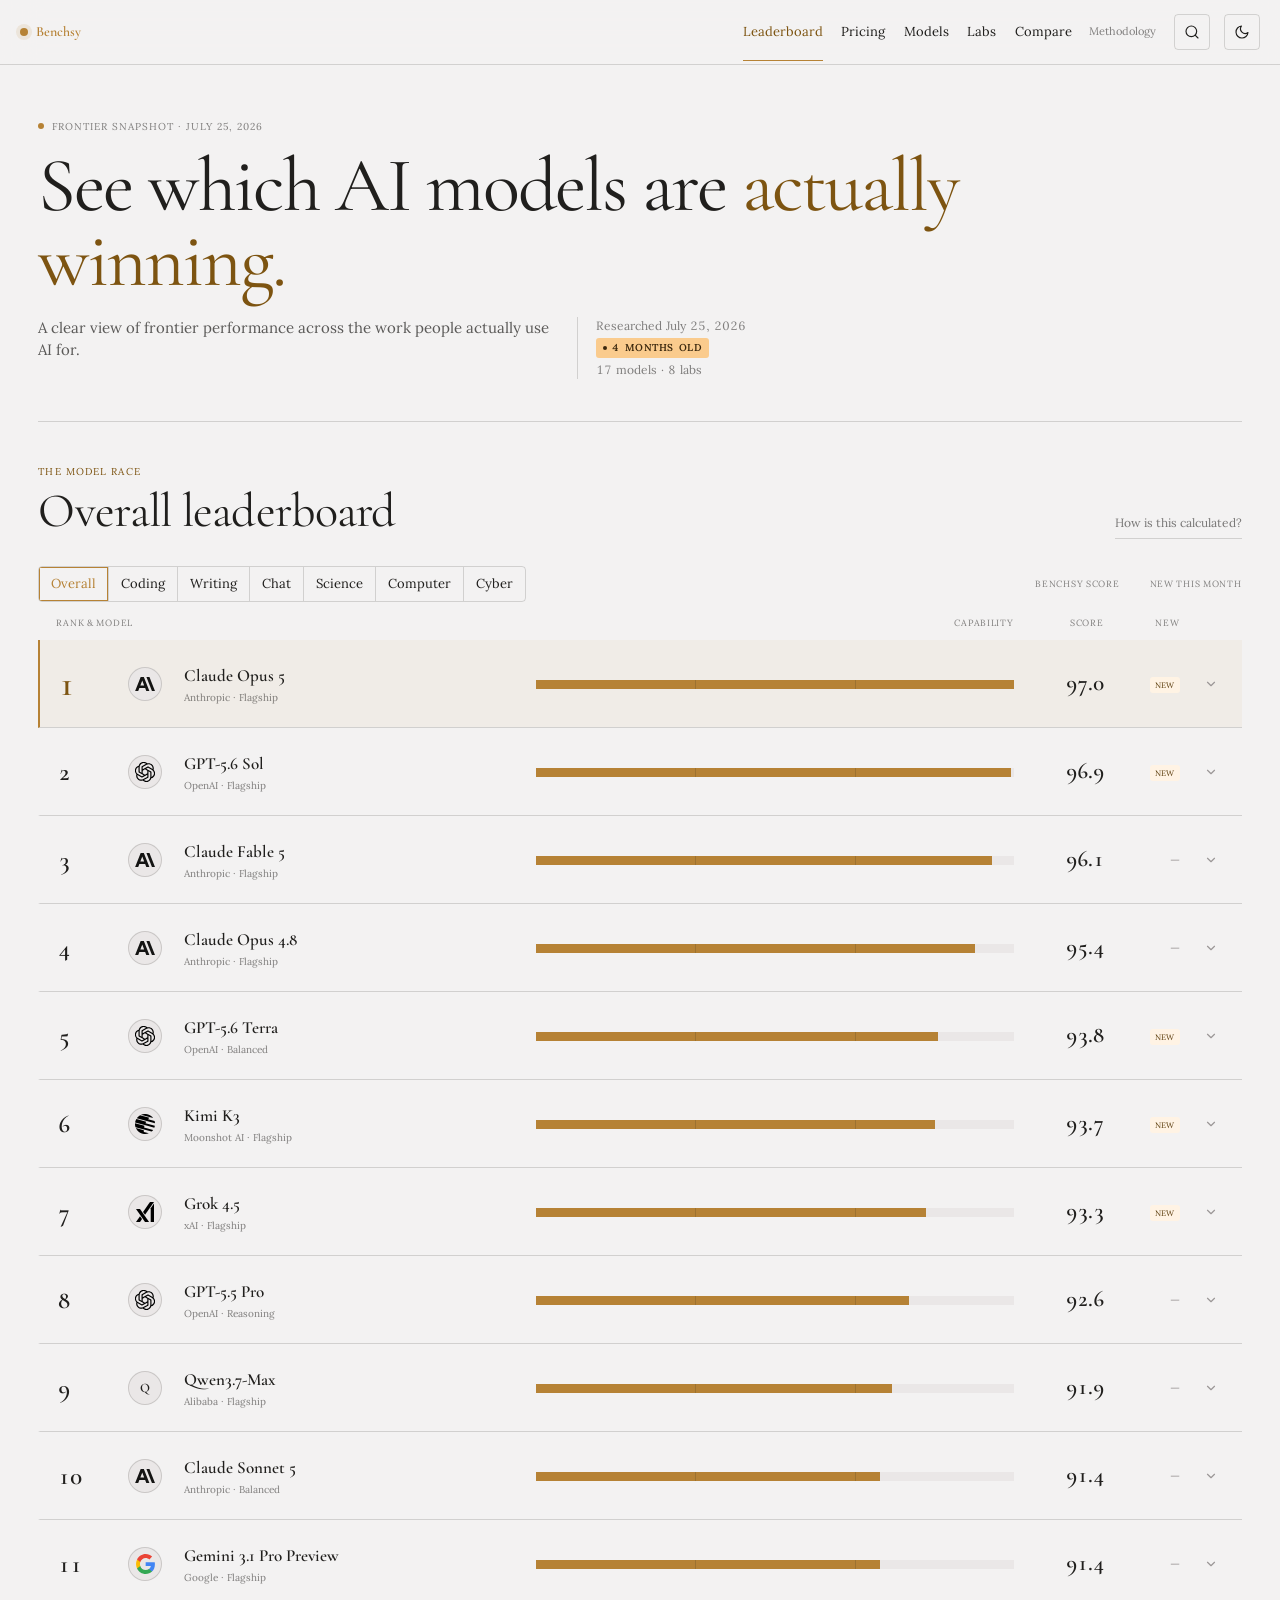
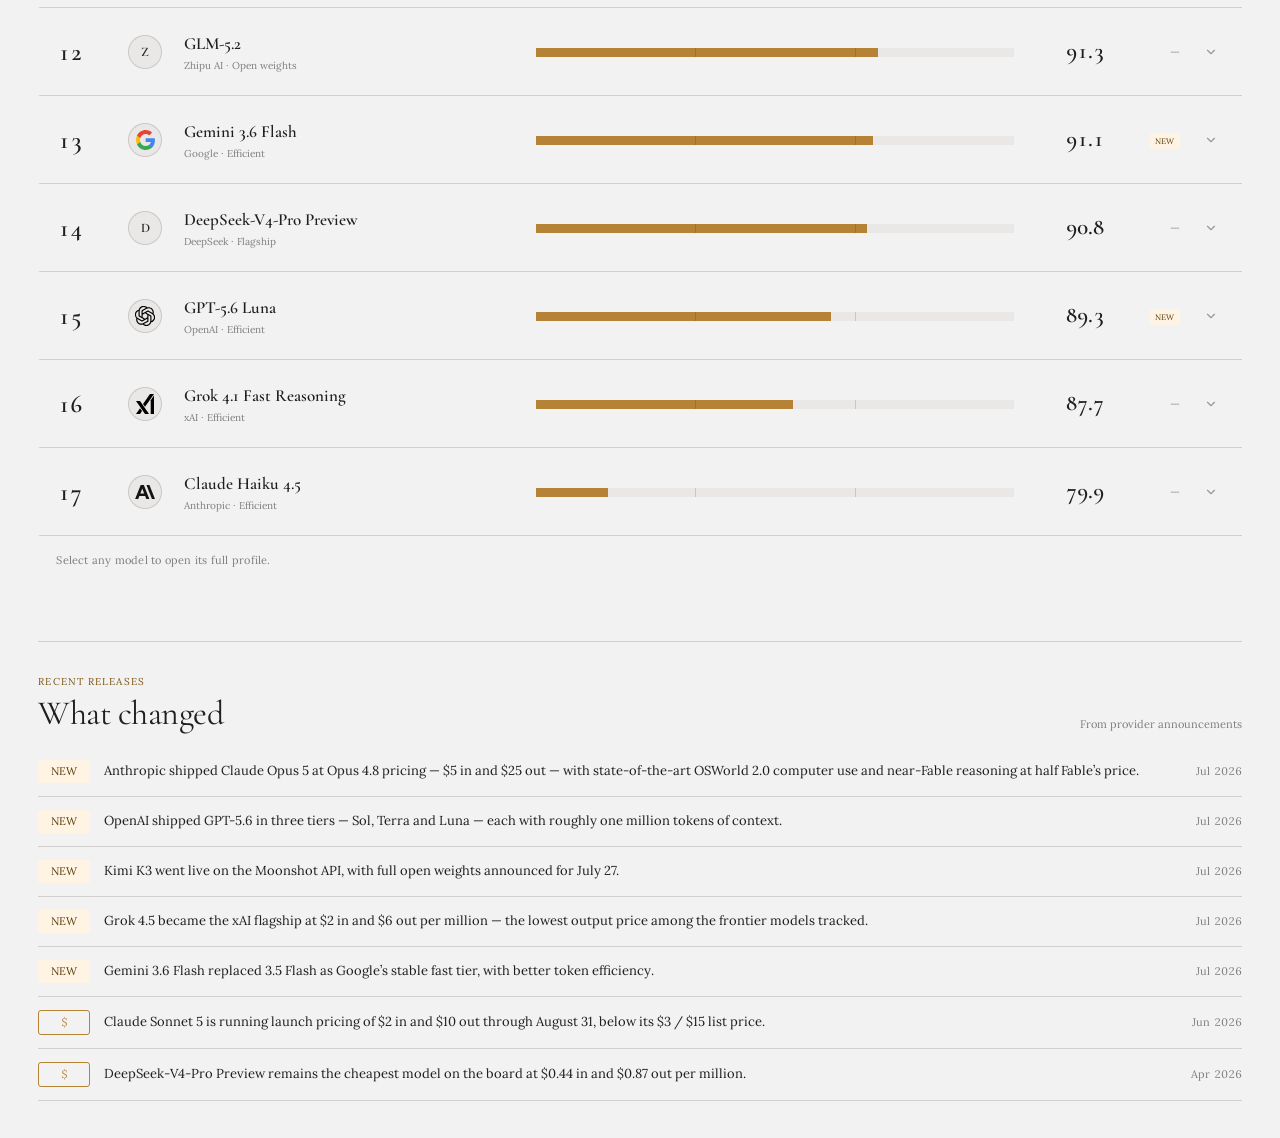
==== commit 39dbd32c: "Add Claude Opus 5, rescale to leave headroom, ship deploy metadata Data - Add Claude Opus 5 (Jul 202" ====
--- a/index.html
+++ b/index.html
@@ -5,6 +5,32 @@
 <meta name="viewport" content="width=device-width, initial-scale=1">
 <title>Benchsy — understand the AI model race</title>
 <meta name="description" content="A leaderboard for understanding which AI models lead in coding, writing, chat, science, computer use, and cybersecurity.">
+
+<!-- Absolute URLs, pinned to the deployed origin. og:image and og:url must be
+     absolute — most scrapers (Slack, iMessage, X, Facebook, Discord) will not
+     resolve relative paths. If the site moves to a custom domain, update all
+     four: canonical, og:url, og:image, twitter:image. -->
+<link rel="canonical" href="https://thegraxisreal.github.io/Benchsy/">
+<meta property="og:type" content="website">
+<meta property="og:site_name" content="Benchsy">
+<meta property="og:url" content="https://thegraxisreal.github.io/Benchsy/">
+<meta property="og:title" content="Benchsy — see which AI models are actually winning">
+<meta property="og:description" content="Frontier performance across the work people actually use AI for: coding, writing, chat, science, computer use, and cybersecurity.">
+<meta property="og:image" content="https://thegraxisreal.github.io/Benchsy/assets/og.png">
+<meta property="og:image:width" content="1200">
+<meta property="og:image:height" content="630">
+<meta property="og:image:alt" content="Benchsy — See which AI models are actually winning.">
+
+<meta name="twitter:card" content="summary_large_image">
+<meta name="twitter:title" content="Benchsy — see which AI models are actually winning">
+<meta name="twitter:description" content="Frontier performance across the work people actually use AI for: coding, writing, chat, science, computer use, and cybersecurity.">
+<meta name="twitter:image" content="https://thegraxisreal.github.io/Benchsy/assets/og.png">
+
+<link rel="icon" href="./assets/favicon.svg" type="image/svg+xml">
+<link rel="apple-touch-icon" href="./assets/apple-touch-icon.png">
+<meta name="theme-color" content="#171615" media="(prefers-color-scheme: dark)">
+<meta name="theme-color" content="#f3f2f2" media="(prefers-color-scheme: light)">
+
 <link rel="stylesheet" href="./styles.css">
 <link rel="stylesheet" href="./app.css">
 <script>
@@ -55,6 +81,7 @@
         <div class="hero-rule"></div>
         <div class="hero-stats text-muted">
           <span id="research-date"></span>
+          <span class="age-chip" id="research-age"></span>
           <span id="model-count"></span>
         </div>
       </div>
@@ -181,7 +208,7 @@
     <div class="weight-list" id="weight-list"></div>
     <div class="method-callout">
       <strong>How to read the scores</strong>
-      <span>Prices, context windows, release dates and status come from provider documentation. The 0–100 capability scores are Benchsy's own normalization across the tracked set — 100 is the best result in this field, not a perfect score — and each one carries its benchmark basis on hover in the fingerprint panel.</span>
+      <span>Prices, context windows, release dates and status come from provider documentation. The 0–100 capability scores are Benchsy's own normalization across the tracked set — the scale leaves headroom above today's leaders, so the strongest current result sits at 98 rather than a perfect 100 — and each one carries its benchmark basis on hover in the fingerprint panel.</span>
     </div>
     <div class="method-sources">
       <div class="section-kicker">Primary sources</div>
--- a/app.css
+++ b/app.css
@@ -176,6 +176,55 @@
   gap: 2px;
   font-size: 12px;
   font-variant-numeric: tabular-nums;
+}
+
+/* The snapshot states its own age. Fresh reads as quiet metadata; aging and
+   stale escalate so the board never silently misrepresents the field. */
+.age-chip {
+  align-self: flex-start;
+  display: inline-flex;
+  align-items: center;
+  gap: 5px;
+  margin-block: 1px;
+  padding: 2px 7px;
+  border-radius: calc(var(--radius-md) * 0.75);
+  font-size: 10px;
+  letter-spacing: 0.04em;
+  text-transform: uppercase;
+  white-space: nowrap;
+  cursor: default;
+}
+.age-chip::before {
+  content: '';
+  width: 4px;
+  height: 4px;
+  border-radius: 50%;
+  background: currentColor;
+}
+.age-chip[data-tone='fresh'] {
+  background: color-mix(in srgb, var(--color-accent) 12%, transparent);
+  color: var(--color-accent-700);
+}
+.age-chip[data-tone='aging'] {
+  background: var(--color-accent-200);
+  color: var(--color-accent-800);
+}
+.age-chip[data-tone='stale'] {
+  background: var(--color-accent-300);
+  color: var(--color-accent-900);
+  font-weight: 600;
+}
+:root[data-theme='dark'] .age-chip[data-tone='fresh'] {
+  background: color-mix(in srgb, var(--color-accent) 18%, transparent);
+  color: var(--color-accent-300);
+}
+:root[data-theme='dark'] .age-chip[data-tone='aging'] {
+  background: color-mix(in srgb, var(--color-accent) 26%, transparent);
+  color: var(--color-accent-200);
+}
+:root[data-theme='dark'] .age-chip[data-tone='stale'] {
+  background: color-mix(in srgb, var(--color-accent) 38%, transparent);
+  color: #fff3e4;
 }
 
 .page.is-secondary .hero { display: none; }
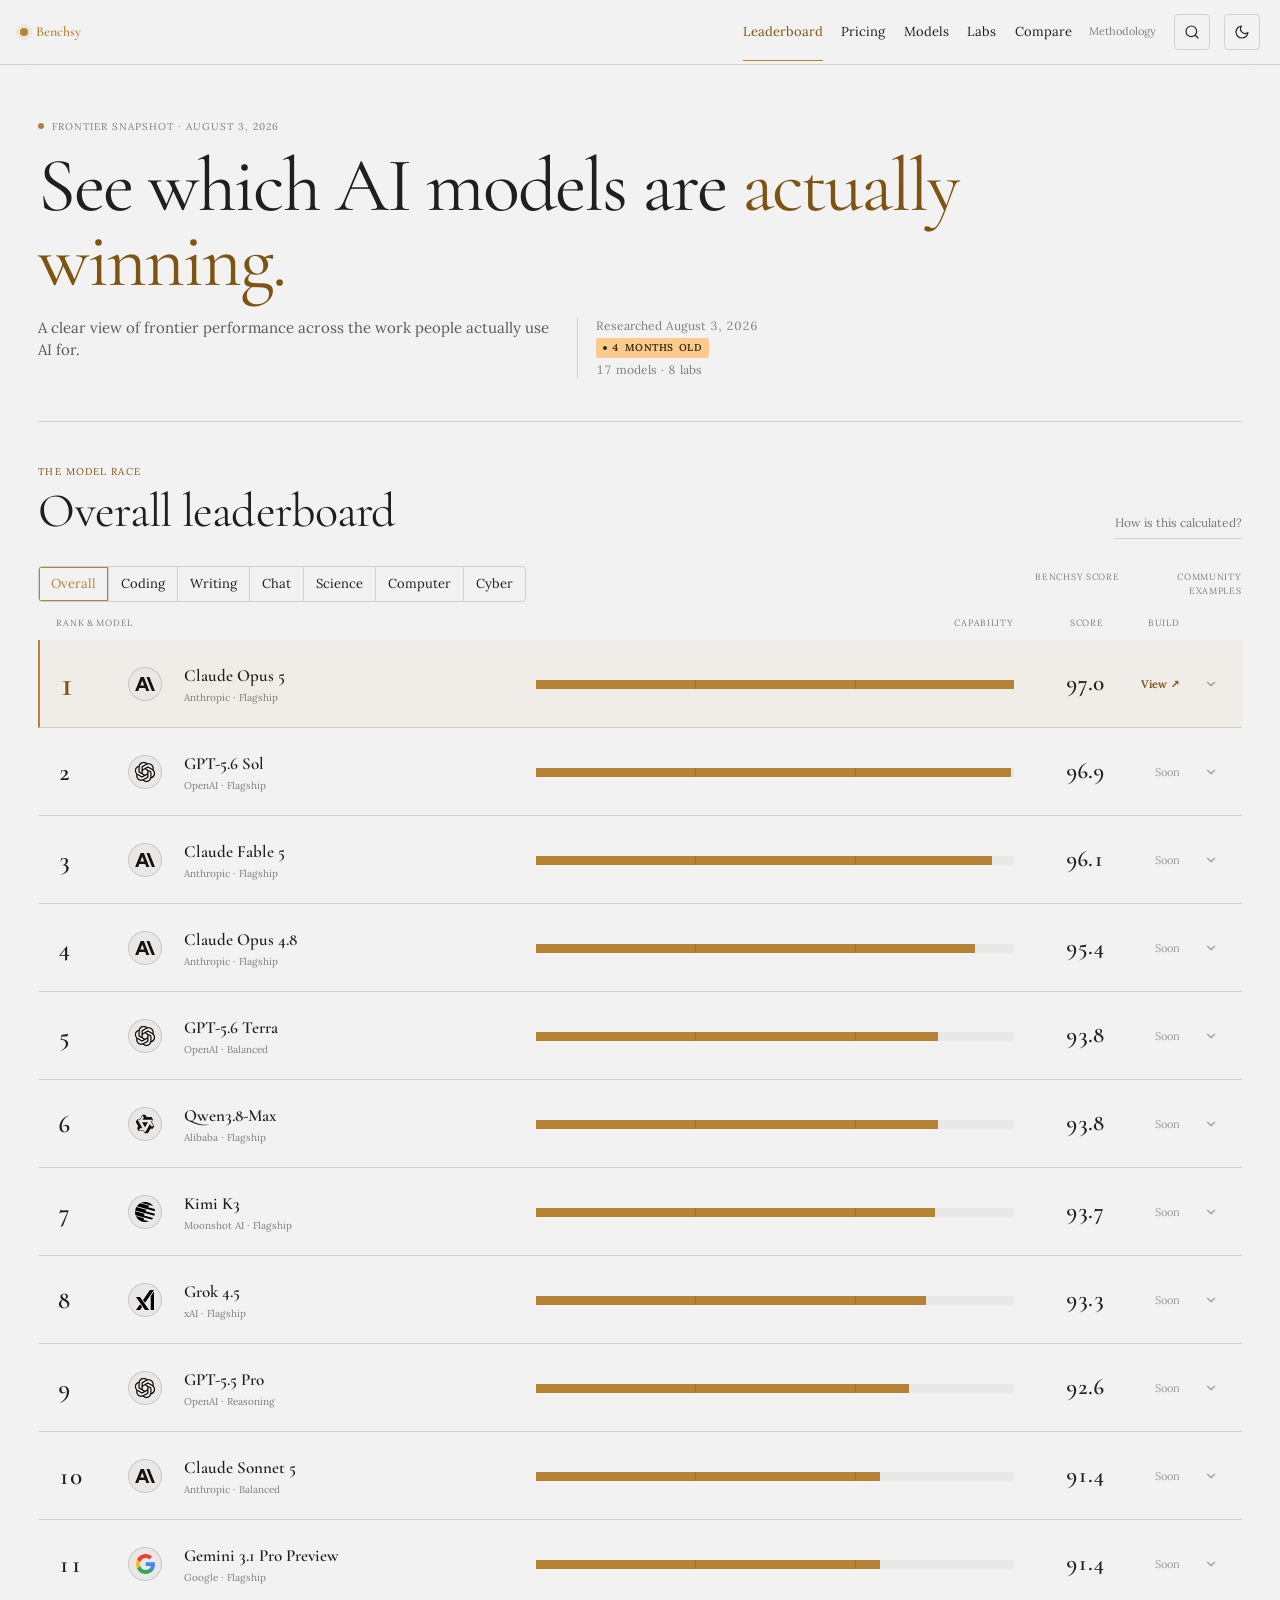
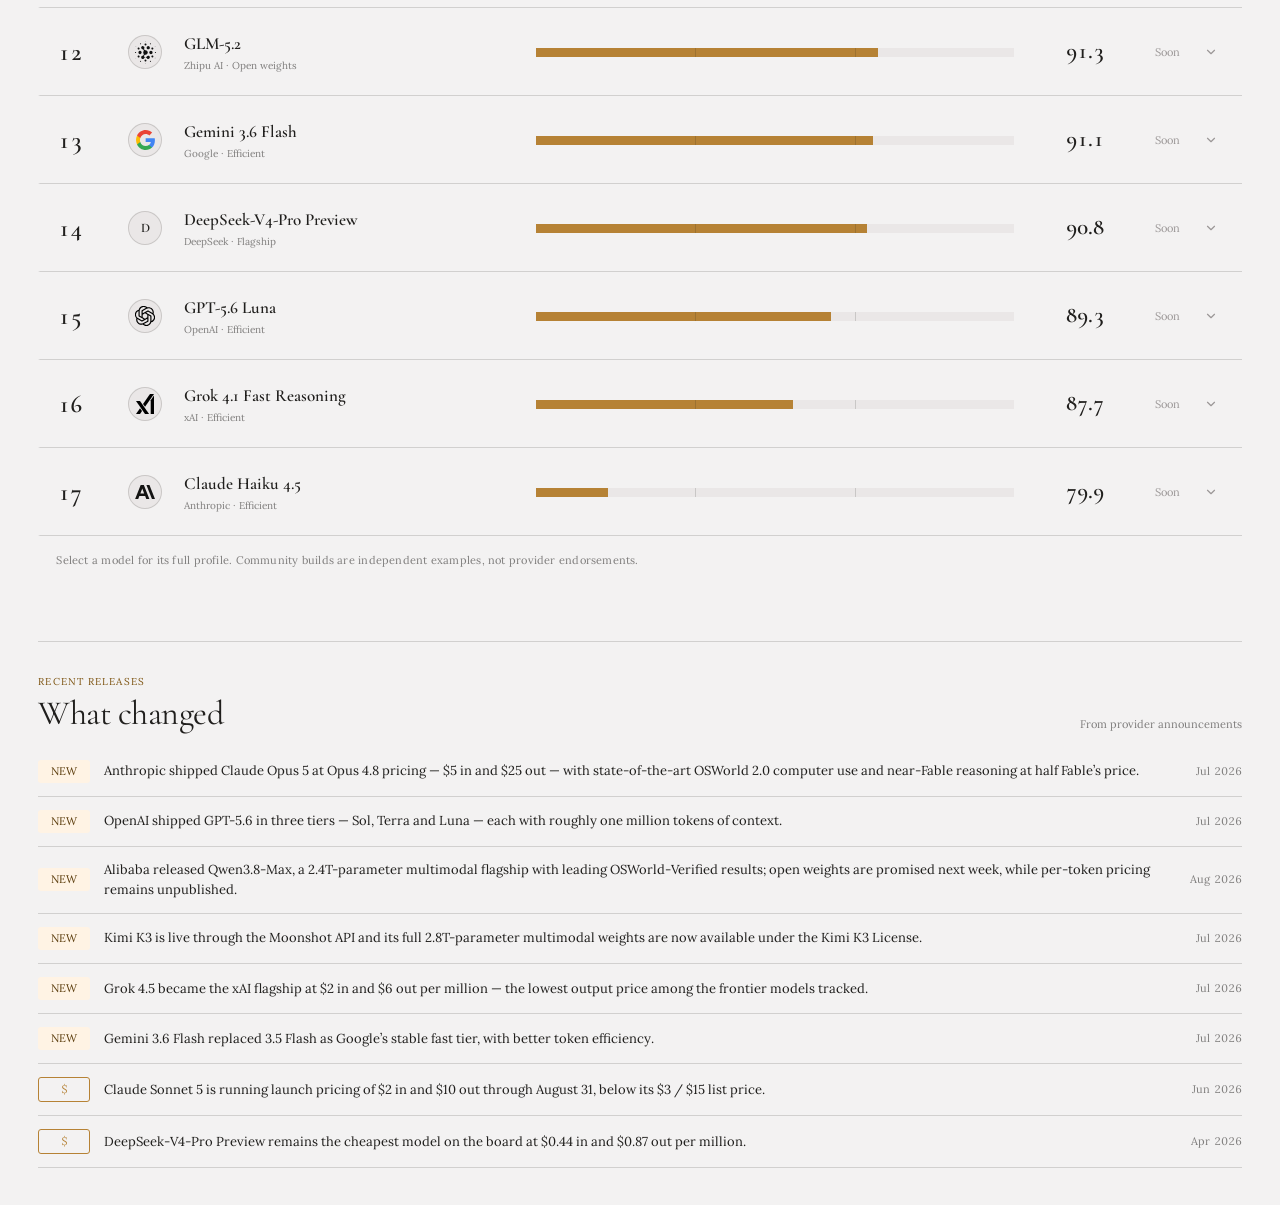
==== commit de918564: "Update Benchsy model data and interface" ====
--- a/index.html
+++ b/index.html
@@ -100,15 +100,15 @@
         <div class="seg" id="categories" role="radiogroup" aria-label="Leaderboard category"></div>
         <div class="board-legend text-muted">
           <span>Benchsy score</span>
-          <span>New this month</span>
+          <span id="board-meta-legend">Community examples</span>
         </div>
       </div>
 
       <div class="board-column-head text-muted">
-        <span>Rank &amp; model</span><span>Capability</span><span>Score</span><span>New</span><span aria-hidden="true"></span>
+        <span>Rank &amp; model</span><span>Capability</span><span>Score</span><span id="board-meta-heading">Build</span><span aria-hidden="true"></span>
       </div>
       <div class="board" id="board" role="list" aria-label="Model rankings"></div>
-      <p class="board-hint text-muted">Select any model to open its full profile.</p>
+      <p class="board-hint text-muted" id="board-hint">Select a model for its full profile. Community builds are independent examples, not provider endorsements.</p>
 
       <section class="feed-section">
         <div class="section-intro compact">
@@ -178,19 +178,59 @@
         <div>
           <div class="section-kicker">Decision mode</div>
           <h2>Which model should you use?</h2>
-          <p class="section-copy text-muted">Pick two or three. Benchsy will make the tradeoffs visible.</p>
-        </div>
-      </div>
-      <div class="compare-picker">
-        <div class="compare-slots" id="compare-slots"></div>
-        <div class="compare-add">
-          <label for="compare-select" class="text-muted">Add a model</label>
-          <select id="compare-select" class="input"></select>
-        </div>
-      </div>
-      <div class="compare-summary" id="compare-summary"></div>
-      <div class="compare-grid" id="compare-grid"></div>
-      <div class="compare-facts" id="compare-facts"></div>
+          <p class="section-copy text-muted">Put two or three side by side and Benchsy makes the tradeoffs visible.</p>
+        </div>
+        <div class="compare-actions">
+          <button type="button" class="btn btn-secondary" id="compare-share">Copy link</button>
+          <button type="button" class="btn btn-primary" id="compare-card">Share card</button>
+        </div>
+      </div>
+
+      <div class="compare-stage">
+        <div class="compare-step">
+          <span class="compare-step-num">1</span>
+          <h3>Choose your models</h3>
+          <span class="compare-step-note text-muted" id="compare-add-label">Add a model</span>
+        </div>
+        <div class="compare-picker">
+          <div class="compare-slots" id="compare-slots"></div>
+          <button type="button" class="compare-add" id="compare-add">
+            <span class="compare-add-plus" aria-hidden="true">+</span>
+            <span class="compare-add-text">Add a model</span>
+          </button>
+        </div>
+      </div>
+
+      <div class="compare-blank" id="compare-blank" hidden>
+        <p>Nothing selected yet.</p>
+        <p class="text-muted">Add a model above and Benchsy will lay out its scores. Add a second and it starts calling the tradeoffs.</p>
+      </div>
+
+      <div class="compare-stage" id="compare-stage-verdict" hidden>
+        <div class="compare-step">
+          <span class="compare-step-num">2</span>
+          <h3>The short answer</h3>
+        </div>
+        <p class="compare-verdict" id="compare-verdict"></p>
+        <div class="compare-summary" id="compare-summary"></div>
+      </div>
+
+      <div class="compare-stage" id="compare-stage-capability" hidden>
+        <div class="compare-step">
+          <span class="compare-step-num">3</span>
+          <h3>Capability, row by row</h3>
+          <span class="compare-step-note text-muted">Bars are scaled to the models on screen, so small gaps stay visible.</span>
+        </div>
+        <div class="compare-grid" id="compare-grid"></div>
+      </div>
+
+      <div class="compare-stage" id="compare-stage-cost" hidden>
+        <div class="compare-step">
+          <span class="compare-step-num">4</span>
+          <h3>What it costs to run</h3>
+        </div>
+        <div class="compare-facts" id="compare-facts"></div>
+      </div>
     </section>
   </main>
 </div>
@@ -219,7 +259,12 @@
 
 <div class="search-overlay" id="search-overlay" hidden>
   <button class="search-scrim" id="search-close" aria-label="Close search"></button>
-  <div class="search-panel" role="dialog" aria-modal="true" aria-label="Search models">
+  <div class="search-panel" role="dialog" aria-modal="true" aria-labelledby="search-heading">
+    <div class="search-context" id="search-context" hidden>
+      <span class="section-kicker">Add to comparison</span>
+      <span class="text-muted" id="search-context-note"></span>
+    </div>
+    <h2 class="sr-only" id="search-heading">Search models</h2>
     <label class="search-input">
       <svg width="18" height="18" viewBox="0 0 24 24" fill="none" stroke="currentColor" stroke-width="1.75" aria-hidden="true"><circle cx="11" cy="11" r="8"></circle><line x1="21" y1="21" x2="16.65" y2="16.65"></line></svg>
       <input id="global-search" type="search" placeholder="Search models or labs" autocomplete="off">
@@ -229,7 +274,29 @@
   </div>
 </div>
 
+<div class="card-overlay" id="card-overlay" hidden>
+  <button class="card-scrim" id="card-close" aria-label="Close card preview"></button>
+  <div class="card-panel" role="dialog" aria-modal="true" aria-labelledby="card-title">
+    <div class="card-head">
+      <div>
+        <div class="section-kicker">Share card</div>
+        <h3 id="card-title" class="card-name">Preview</h3>
+      </div>
+      <button type="button" class="card-x" id="card-dismiss" aria-label="Close">&times;</button>
+    </div>
+    <div class="card-stage">
+      <img id="card-image" alt="" width="1200" height="630">
+    </div>
+    <div class="card-actions">
+      <button type="button" class="btn btn-primary" id="card-save">Save PNG</button>
+      <button type="button" class="btn btn-secondary" id="card-copy">Copy image</button>
+      <button type="button" class="btn btn-secondary" id="card-share" hidden>Share…</button>
+    </div>
+  </div>
+</div>
+
 <script src="./data.js"></script>
 <script src="./app.js"></script>
+<script src="./cards.js"></script>
 </body>
 </html>
--- a/app.css
+++ b/app.css
@@ -416,16 +416,19 @@
   object-fit: contain;
   display: block;
 }
+/* GLM's radial mark carries finer detail and needs a little more optical size. */
+.lab-logo-glm { width: 72%; height: 72%; }
 /* The lab-detail mark is larger, so its logo can breathe a little more. */
 .lab-detail-mark .lab-logo { width: 58%; height: 58%; }
+.lab-detail-mark .lab-logo-glm { width: 68%; height: 68%; }
 
 /* Show the theme-matched variant; labs with only one file use the base .lab-logo. */
 .lab-logo-dk { display: none; }
 :root[data-theme="dark"] .lab-logo-lt { display: none; }
 :root[data-theme="dark"] .lab-logo-dk { display: block; }
 
-/* xAI and Moonshot ship only a black mark; float it on a light plate in dark
-   mode so it stays visible without recoloring the artwork. */
+/* Black-only marks float on a light plate in dark mode so they stay visible
+   without recoloring the artwork. */
 :root[data-theme="dark"] .has-plate { background: #f4f2ef; }
 
 .row-id { display: flex; flex-direction: column; gap: 1px; min-width: 0; }
@@ -490,6 +493,36 @@
 .row-change.is-down { color: var(--color-neutral-600); }
 .row-change.is-neutral { color: var(--color-neutral-500); }
 .row-change .tag { padding: 2px 5px; font-size: 8px; }
+
+/* Overall and Coding reuse the compact recency column for a community-made
+   example. The link is a sibling of the row button, not nested inside it, so
+   both controls retain valid keyboard and pointer behavior. */
+.row-showcase {
+  position: absolute;
+  z-index: 2;
+  top: calc(var(--row-line, 88px) / 2);
+  right: 62px;
+  width: 58px;
+  transform: translateY(-50%);
+  text-align: right;
+  font-size: 11px;
+  line-height: 1;
+}
+.row-showcase[hidden],
+.row-showcase-link[hidden],
+.row-showcase-pending[hidden] { display: none; }
+.row-showcase-link {
+  color: var(--color-accent-700);
+  text-decoration: none;
+  font-weight: 600;
+  text-underline-offset: 3px;
+}
+.row-showcase-link:hover { text-decoration: underline; }
+.row-showcase-link:focus-visible {
+  outline: 1px solid var(--color-accent);
+  outline-offset: 4px;
+}
+.row-showcase-pending { color: var(--color-neutral-500); }
 
 /* — in-row detail panel — */
 
@@ -611,6 +644,105 @@
   margin-bottom: 3px;
 }
 .rd-guideitem p { margin: 0; font-size: 13px; line-height: 1.5; }
+.rd-community {
+  display: grid;
+  grid-template-columns: minmax(0, 1.65fr) minmax(300px, .85fr);
+  gap: 34px;
+  margin-top: 32px;
+  padding-top: 24px;
+  border-top: 1px solid var(--color-divider);
+  align-items: start;
+}
+.rd-community:not(.has-media) { grid-template-columns: minmax(0, 620px); }
+.rd-community[hidden],
+.rd-community-media[hidden] { display: none; }
+.rd-community-media {
+  position: relative;
+  min-width: 0;
+  aspect-ratio: 16 / 9;
+  overflow: hidden;
+  background: #0e0e0e;
+  border: 1px solid color-mix(in srgb, var(--color-text) 16%, transparent);
+}
+.rd-community-frame {
+  display: block;
+  width: 100%;
+  height: 100%;
+  border: 0;
+  background: #0e0e0e;
+}
+.rd-community-watch {
+  position: absolute;
+  right: 12px;
+  bottom: 12px;
+  padding: 7px 10px;
+  background: color-mix(in srgb, #000 80%, transparent);
+  color: #fff;
+  font-size: 10px;
+  font-weight: 600;
+  text-decoration: none;
+  backdrop-filter: blur(8px);
+}
+.rd-community-watch:hover { background: #000; }
+.rd-community-copy { min-width: 0; padding-top: 3px; }
+.rd-community-link {
+  color: var(--color-accent-700);
+  font-family: var(--font-heading);
+  font-size: 17px;
+  font-weight: 600;
+  text-decoration: none;
+}
+.rd-community-link:hover { text-decoration: underline; text-underline-offset: 3px; }
+.rd-community-head {
+  display: flex;
+  flex-wrap: wrap;
+  align-items: baseline;
+  gap: 4px 10px;
+}
+.rd-community-byline { font-size: 10px; }
+.rd-community-byline[hidden] { display: none; }
+.rd-community-creator {
+  color: inherit;
+  text-decoration: none;
+}
+.rd-community-creator:hover { color: var(--color-accent-700); text-decoration: underline; }
+.rd-community-tags {
+  display: flex;
+  flex-wrap: wrap;
+  gap: 5px;
+  margin-top: 10px;
+}
+.rd-community-tags:empty,
+.rd-community-summary:empty,
+.rd-community-highlights:empty,
+.rd-community-tools:empty { display: none; }
+.rd-community-tags .tag {
+  padding: 3px 6px;
+  font-size: 8px;
+  letter-spacing: .04em;
+}
+.rd-community-summary {
+  margin: 10px 0 0;
+  font-size: 12px;
+  line-height: 1.5;
+}
+.rd-community-highlights {
+  margin: 9px 0 0;
+  padding-left: 16px;
+  font-size: 11px;
+  line-height: 1.5;
+}
+.rd-community-highlights li + li { margin-top: 3px; }
+.rd-community-tools {
+  display: grid;
+  grid-template-columns: max-content 1fr;
+  gap: 5px 10px;
+  margin: 11px 0 0;
+  font-size: 10px;
+  line-height: 1.45;
+}
+.rd-community-tools dt { color: var(--color-accent-700); font-weight: 600; }
+.rd-community-tools dd { margin: 0; color: var(--color-neutral-700); }
 .rd-compare { align-self: flex-start; margin-top: 4px; }
 
 /* — activity — */
@@ -875,75 +1007,255 @@
 
 /* — compare — */
 
+/* The view is read top to bottom as a decision: pick, read the verdict, then
+   drill into detail. Numbered stages make that order explicit instead of
+   leaving four unlabelled slabs of table. */
+.compare-actions { display: flex; gap: 8px; align-self: flex-end; }
+.compare-actions .btn { font-size: 12px; padding-block: 7px; }
+.compare-stage { margin-top: 34px; }
+.compare-stage:first-of-type { margin-top: 22px; }
+.compare-step {
+  display: flex;
+  align-items: baseline;
+  gap: 10px;
+  flex-wrap: wrap;
+  padding-bottom: 10px;
+  border-bottom: 1px solid var(--color-divider);
+}
+.compare-step h3 { margin: 0; font-size: 19px; }
+.compare-step-num {
+  align-self: center;
+  display: grid;
+  place-items: center;
+  width: 21px;
+  height: 21px;
+  border-radius: 50%;
+  background: color-mix(in srgb, var(--color-accent) 16%, transparent);
+  color: var(--color-accent-700);
+  font-family: var(--font-heading);
+  font-weight: 600;
+  font-size: 12px;
+}
+.compare-step-note { font-size: 11px; margin-left: auto; }
+
 .compare-picker {
   display: flex;
-  justify-content: space-between;
-  align-items: flex-end;
-  gap: 24px;
-  padding: 16px 0;
-  border-block: 1px solid var(--color-divider);
-}
-.compare-slots { display: flex; gap: 12px; flex-wrap: wrap; }
+  flex-wrap: wrap;
+  gap: 12px;
+  padding: 16px 0 4px;
+}
+.compare-slots { display: contents; }
+.compare-chip,
+.compare-add {
+  flex: 1 1 210px;
+  min-width: 200px;
+  min-height: 62px;
+  border-radius: var(--radius-md);
+}
 .compare-chip {
-  display: grid;
-  grid-template-columns: 30px minmax(100px, auto) 20px;
-  gap: 8px;
-  align-items: center;
-}
+  position: relative;
+  display: grid;
+  grid-template-columns: 32px minmax(0, 1fr) auto auto;
+  gap: 10px;
+  align-items: center;
+  padding: 11px 12px;
+  border: 1px solid var(--color-divider);
+  background: color-mix(in srgb, var(--color-text) 3%, transparent);
+}
+/* A hairline in the column's own accent ties each card to its table column. */
+.compare-chip::before {
+  content: '';
+  position: absolute;
+  inset: 0 auto 0 0;
+  width: 2px;
+  background: var(--color-accent);
+  opacity: calc(1 - (var(--col-index, 0) * 0.3));
+}
+.compare-chip[data-col='2'] { --col-index: 1; }
+.compare-chip[data-col='3'] { --col-index: 2; }
 .compare-chip > i {
   display: grid;
   place-items: center;
-  width: 30px;
-  height: 30px;
+  width: 32px;
+  height: 32px;
   border-radius: 50%;
   border: 1px solid var(--color-divider);
   font-family: var(--font-heading);
   font-style: normal;
 }
-.compare-chip > span { display: flex; flex-direction: column; }
-.compare-chip strong { font-family: var(--font-heading); font-size: 14px; }
-.compare-chip small { color: var(--color-neutral-600); font-size: 8px; }
-.compare-chip button {
+.compare-chip-id { display: flex; flex-direction: column; min-width: 0; }
+/* Model names run long ("Grok 4.1 Fast Reasoning"). Wrapping to a second line
+   keeps the whole name readable where truncation would hide the part that
+   distinguishes one variant from another. */
+.compare-chip strong {
+  display: -webkit-box;
+  -webkit-box-orient: vertical;
+  -webkit-line-clamp: 2;
+  font-family: var(--font-heading);
+  font-size: 15px;
+  line-height: 1.2;
+  overflow: hidden;
+}
+.compare-chip small { color: var(--color-neutral-600); font-size: 9px; }
+.compare-chip-score { display: flex; flex-direction: column; align-items: flex-end; margin-right: 4px; }
+.compare-chip-score b { font-family: var(--font-heading); font-size: 17px; line-height: 1.1; }
+.compare-chip-score small {
+  font-size: 8px;
+  letter-spacing: .06em;
+  text-transform: uppercase;
+  color: var(--color-neutral-600);
+}
+.compare-chip-x {
   border: 0;
   background: transparent;
   cursor: pointer;
+  font-size: 16px;
+  line-height: 1;
+  padding: 2px 0 2px 2px;
   color: var(--color-neutral-600);
 }
-.compare-chip button:hover { color: var(--color-accent-700); }
-.compare-add { width: 230px; }
-.compare-add label { display: block; font-size: 9px; margin-bottom: 3px; text-transform: uppercase; letter-spacing: .06em; }
-
+.compare-chip-x:hover { color: var(--color-accent-700); }
+.compare-chip-x:disabled { opacity: .3; cursor: not-allowed; }
+.compare-chip-x:disabled:hover { color: var(--color-neutral-600); }
+
+/* An empty slot shaped like the filled ones, opening the site's search panel.
+   Seventeen models is past the point where a dropdown is a reasonable way to
+   find the one you mean. */
+.compare-add {
+  display: flex;
+  align-items: center;
+  justify-content: center;
+  gap: 8px;
+  padding: 11px 12px;
+  border: 1px dashed color-mix(in srgb, var(--color-text) 30%, transparent);
+  background: transparent;
+  color: var(--color-neutral-700);
+  font-family: inherit;
+  cursor: pointer;
+}
+.compare-add:hover {
+  border-color: var(--color-accent);
+  color: var(--color-accent-700);
+}
+.compare-add-plus { font-family: var(--font-heading); font-size: 20px; line-height: 1; }
+.compare-add-text { font-size: 12px; }
+/* At capacity the slot can only explain how to make room, so it drops to a
+   full-width note rather than holding a slot-height frame open. */
+.compare-add.is-full {
+  flex-basis: 100%;
+  min-height: 0;
+  padding: 7px;
+  border-style: solid;
+  border-color: var(--color-divider);
+  color: var(--color-neutral-600);
+}
+.compare-add.is-full .compare-add-plus { display: none; }
+
+.compare-blank {
+  margin-top: 30px;
+  padding: 34px 0 40px;
+  border-top: 1px solid var(--color-divider);
+}
+.compare-blank[hidden] { display: none; }
+.compare-blank p:first-child {
+  margin: 0 0 6px;
+  font-family: var(--font-heading);
+  font-size: 24px;
+}
+.compare-blank p:last-child { margin: 0; max-width: 48ch; font-size: 13px; }
+.rd-actions { display: flex; flex-wrap: wrap; gap: 8px; }
+.rd-actions .btn { flex: 1 1 auto; }
+
+.compare-verdict {
+  margin: 18px 0 0;
+  max-width: 68ch;
+  font-size: 16px;
+  line-height: 1.5;
+  color: color-mix(in srgb, var(--color-text) 80%, transparent);
+}
+.compare-verdict strong { font-family: var(--font-heading); font-size: 18px; color: var(--color-text); }
+
+.compare-summary[hidden] { display: none; }
 .compare-summary {
   display: grid;
   grid-template-columns: repeat(3, 1fr);
+  margin-top: 18px;
+  border-top: 1px solid var(--color-divider);
   border-bottom: 1px solid var(--color-divider);
 }
 .compare-summary > div {
-  padding: 20px 18px 20px 0;
+  padding: 18px 18px 18px 0;
   border-right: 1px solid var(--color-divider);
 }
 .compare-summary > div + div { padding-left: 18px; }
 .compare-summary > div:last-child { border-right: 0; }
-.compare-summary strong { display: block; font-family: var(--font-heading); font-size: 22px; }
-.compare-summary p { margin: 3px 0 0; color: var(--color-neutral-600); font-size: 10px; }
+.compare-summary-name { display: flex; align-items: center; gap: 8px; margin-top: 4px; }
+.compare-summary-name i {
+  display: grid;
+  place-items: center;
+  flex: none;
+  width: 24px;
+  height: 24px;
+  border-radius: 50%;
+  border: 1px solid var(--color-divider);
+  font-family: var(--font-heading);
+  font-style: normal;
+  font-size: 10px;
+}
+.compare-summary strong { display: block; font-family: var(--font-heading); font-size: 21px; line-height: 1.15; }
+.compare-summary p { margin: 5px 0 0; color: var(--color-neutral-600); font-size: 11px; }
 
 .compare-grid,
-.compare-facts { margin-top: 30px; overflow-x: auto; }
+.compare-facts { overflow-x: auto; }
+.compare-grid,
+.compare-facts { --compare-cols: 3; }
+/* Column separation is padding inside the data cells, not grid gap: the label
+   column is sticky, and a gap would leave a transparent strip beside it where
+   scrolled content shows through. */
 .compare-grid-head,
 .compare-capability,
 .compare-fact {
   display: grid;
-  grid-template-columns: minmax(130px, .7fr) repeat(3, minmax(160px, 1fr));
-  gap: 20px;
-  min-width: 720px;
-}
+  grid-template-columns: minmax(140px, .7fr) repeat(var(--compare-cols), minmax(190px, 1fr));
+  min-width: calc(140px + var(--compare-cols) * 190px);
+}
+.compare-grid-head > :not(.compare-grid-lead),
+.compare-capability > :not(.compare-row-label),
+.compare-fact > :not(.compare-row-label) { padding-left: 20px; }
 .compare-grid-head {
-  padding: 0 8px 8px;
+  align-items: end;
+  padding: 14px 8px 10px;
+}
+.compare-grid-lead {
   color: var(--color-neutral-600);
   font-size: 9px;
   letter-spacing: .06em;
   text-transform: uppercase;
 }
+.compare-col { display: flex; align-items: center; gap: 8px; min-width: 0; }
+.compare-col i {
+  display: grid;
+  place-items: center;
+  flex: none;
+  width: 26px;
+  height: 26px;
+  border-radius: 50%;
+  border: 1px solid var(--color-divider);
+  font-family: var(--font-heading);
+  font-style: normal;
+  font-size: 10px;
+}
+.compare-col > span { display: flex; flex-direction: column; min-width: 0; }
+.compare-col strong {
+  display: -webkit-box;
+  -webkit-box-orient: vertical;
+  -webkit-line-clamp: 2;
+  font-family: var(--font-heading);
+  font-size: 14px;
+  line-height: 1.15;
+  overflow: hidden;
+}
+.compare-col small { color: var(--color-neutral-600); font-size: 9px; }
 .compare-capability,
 .compare-fact {
   align-items: center;
@@ -951,18 +1263,72 @@
   border-top: 1px solid var(--color-divider);
   font-size: 11px;
 }
+/* Both tables scroll sideways on narrow screens, where a row that has lost its
+   own label is unreadable. Pin the label column so the row always says what it
+   is measuring. The opaque background is what lets cells slide under it. */
+.compare-grid-lead,
+.compare-row-label {
+  position: sticky;
+  left: 0;
+  z-index: 1;
+  align-self: stretch;
+  display: flex;
+  flex-direction: column;
+  justify-content: center;
+  gap: 1px;
+  padding: 12px 0;
+  margin-block: -12px;
+  background: var(--color-bg);
+}
+.compare-capability.is-overall > .compare-row-label {
+  background: color-mix(in srgb, var(--color-text) 4%, var(--color-bg));
+}
+.compare-row-label em {
+  font-style: normal;
+  font-size: 9px;
+  letter-spacing: .04em;
+  color: var(--color-neutral-600);
+}
 .compare-capability > div {
   display: grid;
   grid-template-columns: 1fr 36px;
-  align-items: center;
-  gap: 8px;
-}
-.compare-capability i { height: 6px; background: var(--color-neutral-200); overflow: hidden; }
+  grid-template-areas: 'bar score' 'delta delta';
+  align-items: center;
+  gap: 4px 8px;
+}
+.compare-capability i { grid-area: bar; height: 6px; background: var(--color-neutral-200); overflow: hidden; }
+.compare-capability strong { grid-area: score; text-align: right; font-size: 11px; }
+.compare-capability .compare-delta { grid-area: delta; text-align: right; }
+.compare-fact > div { display: flex; flex-direction: column; gap: 2px; }
+/* The gap or the win, spelled out — the number alone leaves the reader doing
+   arithmetic to answer the only question they came with. */
+.compare-delta {
+  font-style: normal;
+  font-size: 9px;
+  letter-spacing: .04em;
+  color: var(--color-neutral-600);
+}
+.is-winner .compare-delta {
+  align-self: flex-end;
+  justify-self: end;
+  padding: 1px 5px;
+  border-radius: 999px;
+  background: color-mix(in srgb, var(--color-accent) 18%, transparent);
+  color: var(--color-accent-700);
+  text-transform: uppercase;
+  font-size: 8px;
+}
+.compare-fact .is-winner .compare-delta { align-self: flex-start; justify-self: start; }
+/* Overall is a weighted composite of the six rows beneath it, not a seventh
+   peer — set it apart so the grid reads as summary-then-detail. */
+.compare-capability.is-overall {
+  background: color-mix(in srgb, var(--color-text) 4%, transparent);
+}
+.compare-capability.is-overall > span { font-weight: 600; }
 .compare-capability b { display: block; height: 100%; background: var(--color-neutral-500); }
 .compare-capability .is-winner b { background: var(--color-accent); }
-.compare-capability strong { text-align: right; font-size: 11px; }
 .compare-capability .is-winner strong,
-.compare-fact .is-winner { color: var(--color-accent-700); }
+.compare-fact .is-winner strong { color: var(--color-accent-700); }
 .compare-fact strong { font-family: var(--font-heading); font-size: 16px; }
 
 /* — methodology dialog — */
@@ -1060,6 +1426,18 @@
   border: 1px solid var(--color-divider);
   box-shadow: var(--shadow-lg);
 }
+/* Shown only when the panel is adding to a comparison, so the same overlay
+   never leaves you guessing which of its two jobs it is doing. */
+.search-context {
+  display: flex;
+  align-items: baseline;
+  justify-content: space-between;
+  gap: 12px;
+  padding: 12px 16px 0;
+  font-size: 10px;
+}
+.search-context[hidden] { display: none; }
+.search-empty { padding: 18px 16px 20px; margin: 0; border-top: 1px solid var(--color-divider); font-size: 12px; }
 .search-input { margin: 0 16px; padding: 15px 0; min-width: 0; }
 .search-input input { font-size: 16px; }
 .search-input kbd {
@@ -1096,6 +1474,84 @@
 .search-result strong { font-family: var(--font-heading); font-size: 16px; }
 .search-result small { color: var(--color-neutral-600); font-size: 9px; }
 .search-score { display: flex; flex-direction: column; text-align: right; font-family: var(--font-heading); font-size: 17px; }
+
+/* — share card preview — */
+
+.card-overlay {
+  position: fixed;
+  inset: 0;
+  z-index: 110;
+  display: grid;
+  place-items: center;
+  padding: 20px;
+}
+.card-overlay[hidden] { display: none; }
+.card-scrim {
+  position: absolute;
+  inset: 0;
+  border: 0;
+  background: color-mix(in srgb, #000 72%, transparent);
+  backdrop-filter: blur(7px);
+}
+.card-panel {
+  position: relative;
+  width: min(880px, 100%);
+  max-height: 90vh;
+  overflow: auto;
+  padding: 18px;
+  background: var(--color-bg);
+  border: 1px solid var(--color-divider);
+  box-shadow: var(--shadow-lg);
+}
+.card-head {
+  display: flex;
+  align-items: flex-start;
+  justify-content: space-between;
+  gap: 12px;
+  margin-bottom: 14px;
+}
+.card-name { font-family: var(--font-heading); font-size: 22px; font-weight: 600; margin: 2px 0 0; }
+.card-x {
+  border: 0;
+  background: transparent;
+  color: var(--color-neutral-600);
+  font-size: 24px;
+  line-height: 1;
+  padding: 0 4px;
+  cursor: pointer;
+}
+.card-x:hover { color: var(--color-text); }
+/* The card is drawn on a dark canvas, so the stage stays dark in both themes
+   rather than floating the artwork on a light plate that isn't in the PNG. */
+.card-stage {
+  display: grid;
+  place-items: center;
+  min-height: 180px;
+  padding: 12px;
+  background: #100f0e;
+  border: 1px solid var(--color-divider);
+}
+.card-stage img {
+  display: block;
+  width: 100%;
+  height: auto;
+  max-height: 62vh;
+  object-fit: contain;
+}
+.card-stage img:not([src]) { visibility: hidden; }
+.card-actions {
+  display: flex;
+  flex-wrap: wrap;
+  gap: 8px;
+  margin-top: 14px;
+}
+.card-actions .btn { flex: 1 1 150px; }
+.card-actions .btn[hidden] { display: none; }
+
+@media (max-width: 520px) {
+  .card-panel { padding: 14px; }
+  .card-actions .btn { flex-basis: 100%; }
+}
 
 /* — dark palette — */
 
@@ -1157,7 +1613,7 @@
     align-items: start;
   }
   .rd-guide .rd-h { grid-column: 1 / -1; margin-bottom: 4px; }
-  .rd-compare { grid-column: 1 / -1; }
+  .rd-actions { grid-column: 1 / -1; }
   .labs-layout { grid-template-columns: 1fr 340px; gap: 26px; }
   .lab-placements i:nth-child(n+3) { display: none; }
 }
@@ -1178,10 +1634,9 @@
   .hero { padding-top: 38px; margin-bottom: 34px; }
   .rd-grid { grid-template-columns: 1fr; gap: 26px; }
   .rd-guide { grid-template-columns: 1fr 1fr; }
+  .rd-community { grid-template-columns: 1fr; gap: 24px; }
   .labs-layout { grid-template-columns: 1fr; }
   .lab-detail { position: static; }
-  .compare-picker { align-items: stretch; flex-direction: column; }
-  .compare-add { width: 100%; }
 }
 
 @media (max-width: 640px) {
@@ -1198,7 +1653,9 @@
   .section-intro h2 { font-size: 34px; }
   .quiet-link { align-self: flex-start; }
   .board-head { display: block; }
-  .board-head .seg { width: 100%; }
+  /* .seg clips its overflow, so the last category (Cyber) is unreachable on
+     narrow phones unless the control scrolls — same treatment as #pricing-mode. */
+  .board-head .seg { width: 100%; overflow-x: auto; }
   .board-legend,
   .board-column-head { display: none; }
   .seg-opt { padding-inline: 10px; font-size: 11px; }
@@ -1210,7 +1667,8 @@
   }
   .row-avatar,
   .row-track,
-  .row-change { display: none; }
+  .row-change,
+  .row-showcase { display: none; }
   .row-rank { font-size: 20px; }
   .row.is-leader .row-rank { font-size: 28px; }
   .row-name { font-size: 15px; }
@@ -1219,6 +1677,7 @@
   .rd-inner { padding: 22px 14px 26px; }
   .rd-specs { grid-template-columns: 1fr 1fr; }
   .rd-guide { grid-template-columns: 1fr; }
+  .rd-community { margin-top: 24px; padding-top: 18px; }
   .feed-section { margin-top: 50px; }
   .feed-item { grid-template-columns: 42px 1fr auto; gap: 8px; }
   .feed-text { font-size: 11px; }
@@ -1266,16 +1725,25 @@
   .compare-grid-head,
   .compare-capability,
   .compare-fact {
-    grid-template-columns: 110px repeat(3, 140px);
-    min-width: 570px;
-    gap: 12px;
+    grid-template-columns: 100px repeat(var(--compare-cols), 140px);
+    min-width: calc(100px + var(--compare-cols) * 140px);
   }
-  .compare-chip {
-    grid-template-columns: 26px 1fr 18px;
-    width: calc(50% - 6px);
-  }
-  .compare-chip > i { width: 26px; height: 26px; }
-  .compare-chip strong { font-size: 12px; }
+  .compare-grid-head > :not(.compare-grid-lead),
+  .compare-capability > :not(.compare-row-label),
+  .compare-fact > :not(.compare-row-label) { padding-left: 12px; }
+  .compare-col small { display: none; }
+  .compare-col strong { font-size: 12px; }
+  .compare-chip,
+  .compare-add { flex-basis: 100%; min-width: 0; min-height: 54px; }
+  .compare-chip { grid-template-columns: 28px minmax(0, 1fr) auto auto; }
+  .compare-chip > i { width: 28px; height: 28px; }
+  .compare-chip strong { font-size: 13px; }
+  .compare-step h3 { font-size: 17px; }
+  .compare-step-note { flex-basis: 100%; margin-left: 0; }
+  .compare-verdict { font-size: 15px; }
+  .compare-verdict strong { font-size: 16px; }
+  .compare-actions { align-self: stretch; }
+  .compare-actions .btn { flex: 1; }
   .method-shell { padding: 20px; }
   .method-head h2 { font-size: 29px; }
   .weight-row { grid-template-columns: minmax(150px, 1fr) 55px 32px; gap: 8px; }
